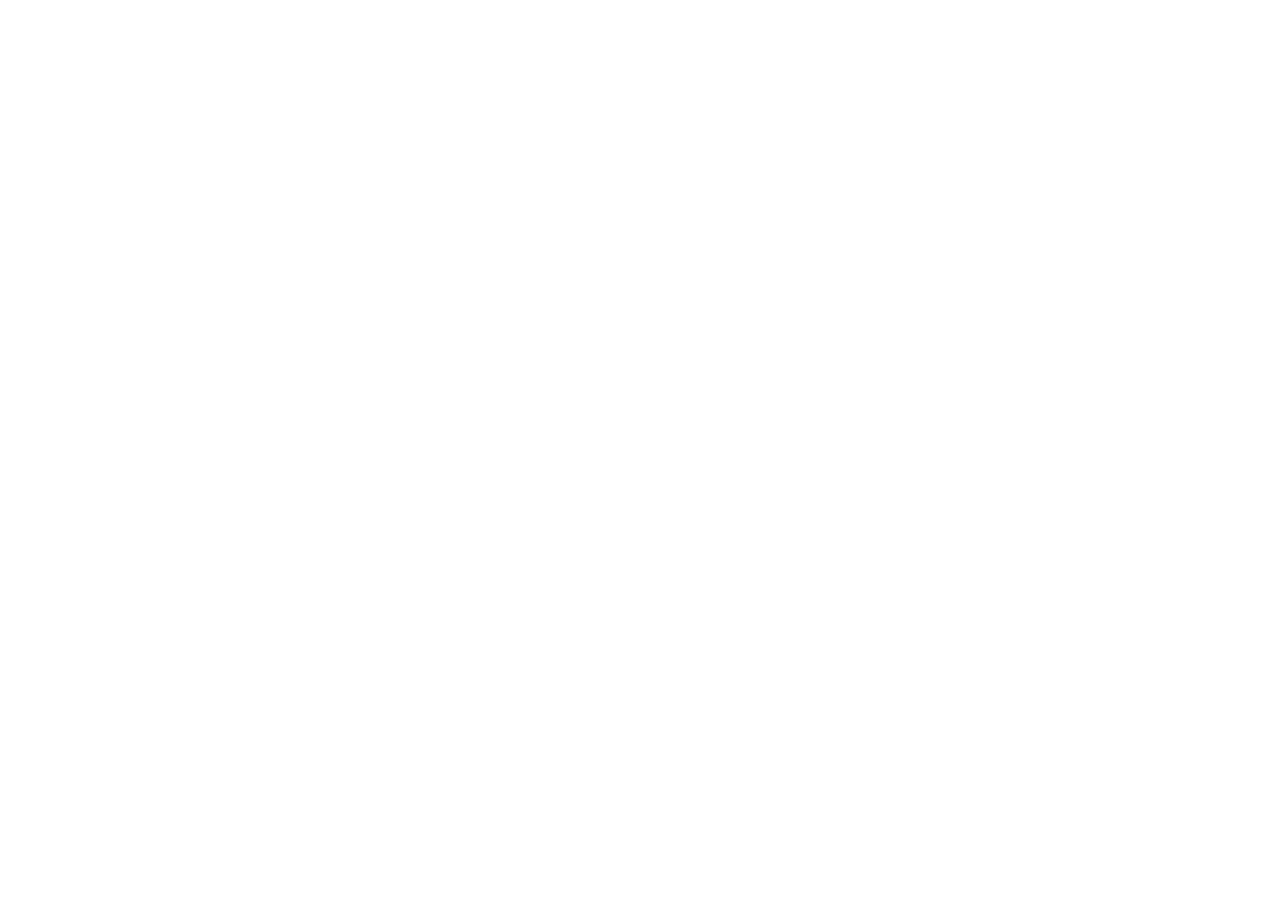
==== icon.html @ d0aa64f6 "icon animation setup" ====
<!DOCTYPE html>
<html lang="en">
<head>
    <meta charset="UTF-8">
    <meta name="viewport" content="width=device-width, initial-scale=1.0">
    <link rel="stylesheet" type="text/css" href="icon.css">
    <title>Icon Animation</title>
</head>
<body>
    <div class="container">
     <div class="icon"></div>
        </div>
</body>
</html>
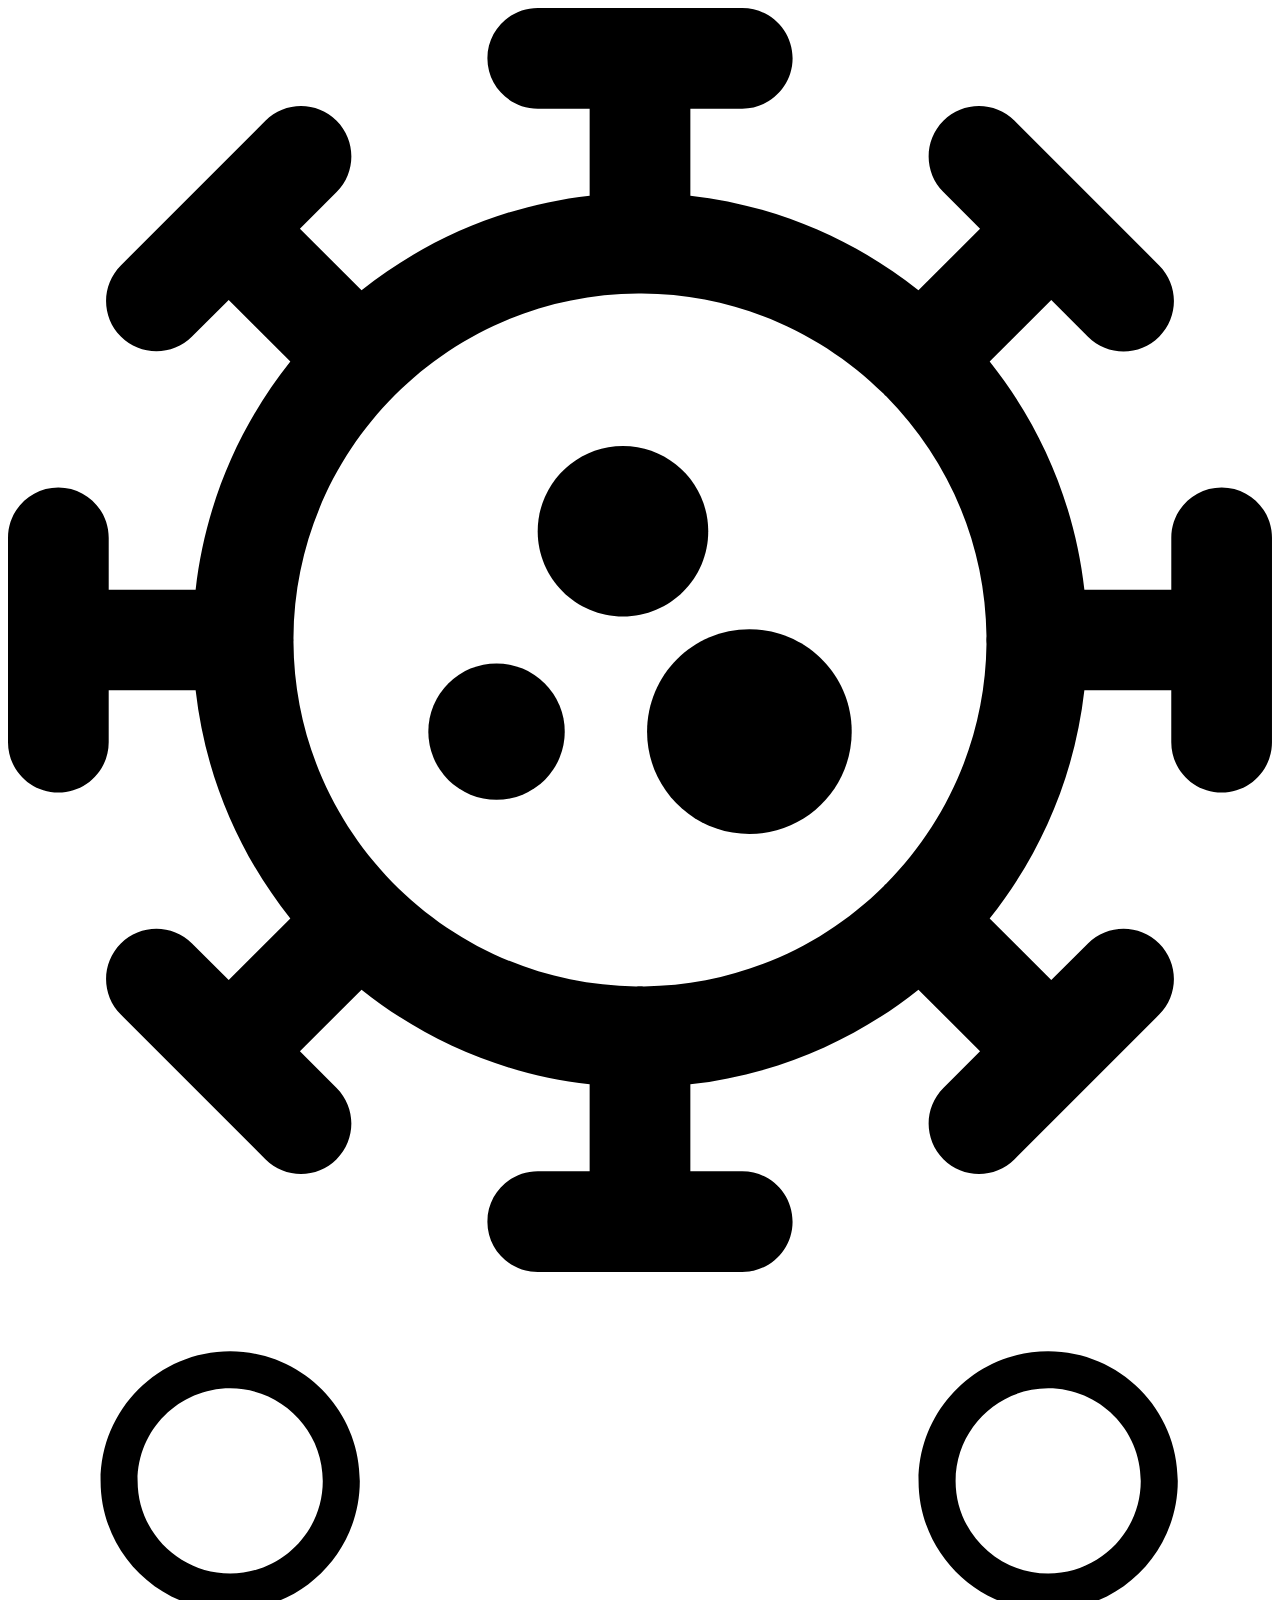
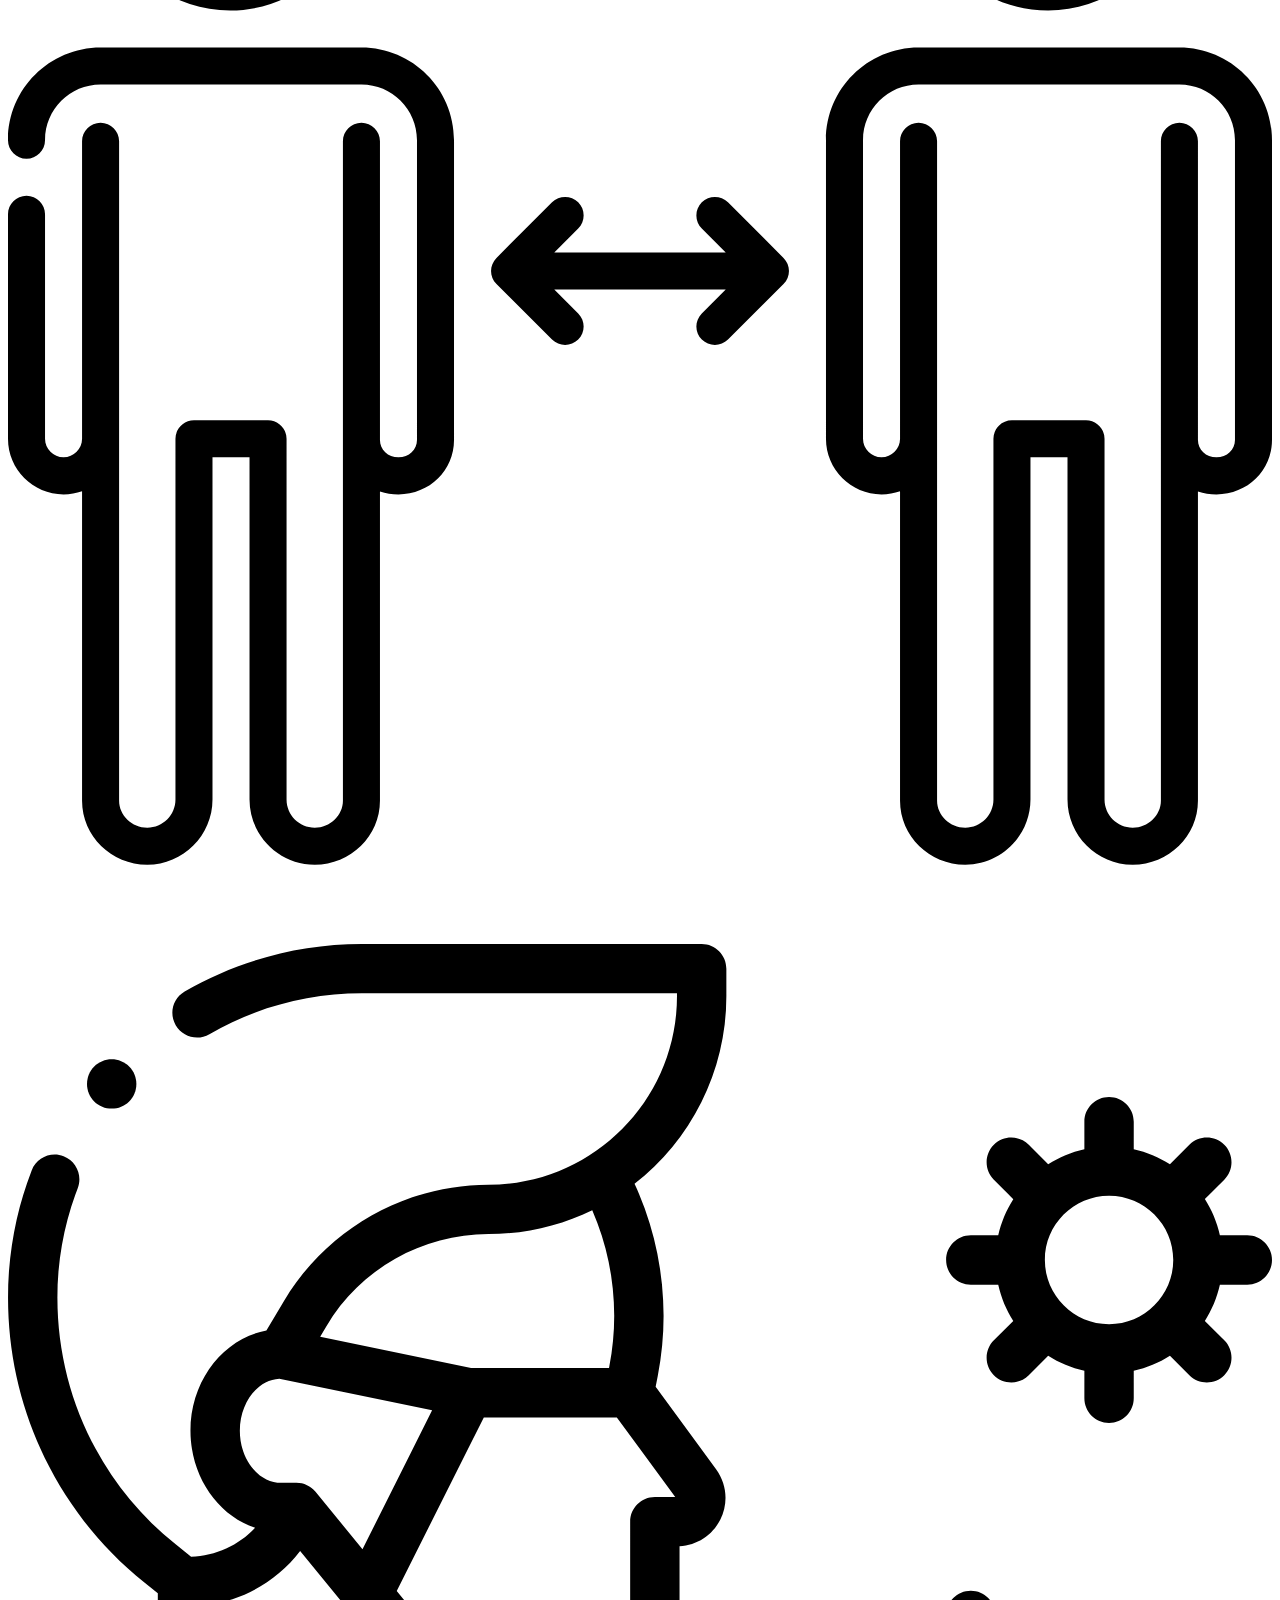
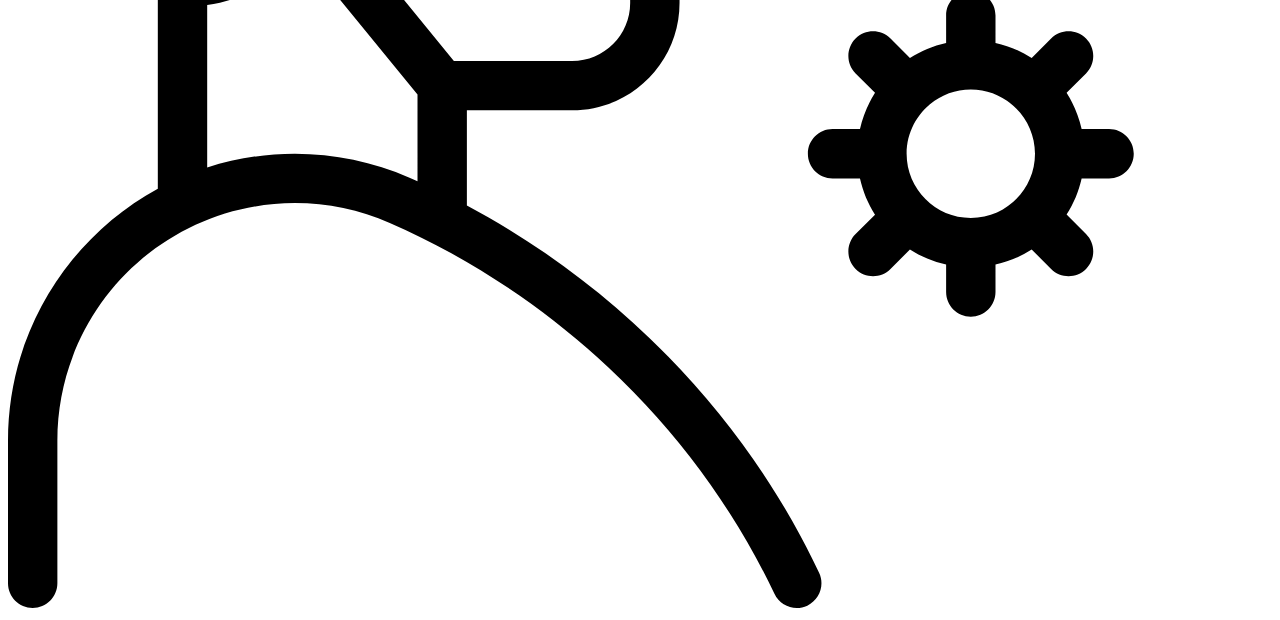
==== commit 0aaf6984: "added icons" ====
--- a/icon.html
+++ b/icon.html
@@ -8,7 +8,80 @@
 </head>
 <body>
     <div class="container">
-     <div class="icon"></div>
+
+        <div class="icon-virus">
+            <svg version="1.1" id="Capa_1" xmlns="http://www.w3.org/2000/svg" xmlns:xlink="http://www.w3.org/1999/xlink" x="0px" y="0px"
+	 viewBox="0 0 188.27 188.27" style="enable-background:new 0 0 188.27 188.27;" xml:space="preserve">
+<g>
+	<path d="M104.299,77.94c0-7.014-5.687-12.698-12.702-12.698c-7.013,0-12.7,5.685-12.7,12.698c0,7.017,5.688,12.702,12.7,12.702
+		C98.612,90.642,104.299,84.957,104.299,77.94z"/>
+	<circle cx="72.767" cy="107.786" r="10.161"/>
+	<path d="M110.43,92.544c-8.421,0-15.241,6.821-15.241,15.24c0,8.42,6.82,15.242,15.241,15.242c8.415,0,15.239-6.822,15.239-15.242
+		C125.669,99.366,118.845,92.544,110.43,92.544z"/>
+	<path d="M180.77,71.407c-4.142,0-7.5,3.358-7.5,7.5v7.729h-12.944c-1.436-12.757-6.49-24.429-14.109-33.975l9.177-9.178
+		l5.465,5.465c1.464,1.465,3.384,2.197,5.303,2.197c1.92,0,3.839-0.732,5.303-2.197c2.929-2.929,2.929-7.677,0-10.606
+		l-21.536-21.537c-2.929-2.93-7.678-2.929-10.606,0c-2.929,2.929-2.929,7.677,0,10.607l5.464,5.464l-9.178,9.179
+		c-9.546-7.617-21.217-12.67-33.973-14.106V15h7.729c4.142,0,7.5-3.358,7.5-7.5s-3.358-7.5-7.5-7.5H78.906
+		c-4.142,0-7.5,3.358-7.5,7.5s3.358,7.5,7.5,7.5h7.729v12.947c-12.757,1.437-24.428,6.49-33.975,14.108l-9.179-9.181l5.465-5.465
+		c2.929-2.929,2.929-7.678,0-10.607c-2.929-2.93-7.678-2.929-10.606,0L16.804,38.341c-2.929,2.929-2.929,7.678,0,10.606
+		c1.464,1.465,3.384,2.197,5.303,2.197c1.919,0,3.839-0.732,5.303-2.197l5.465-5.465l9.179,9.18
+		c-7.618,9.546-12.671,21.217-14.107,33.973H15.001v-7.726c0-4.142-3.357-7.5-7.5-7.5c-4.142,0-7.5,3.358-7.5,7.5L0,109.364
+		c0,4.142,3.358,7.5,7.5,7.5c4.142,0,7.5-3.358,7.5-7.5v-7.729h12.947c1.437,12.756,6.49,24.427,14.107,33.973l-9.179,9.18
+		l-5.465-5.465c-2.929-2.93-7.678-2.929-10.607,0c-2.929,2.929-2.929,7.677,0,10.606l21.536,21.537
+		c1.464,1.465,3.384,2.197,5.303,2.197s3.839-0.732,5.303-2.197c2.929-2.929,2.929-7.677,0-10.606l-5.465-5.465l9.18-9.181
+		c9.546,7.617,21.217,12.67,33.974,14.106v12.948h-7.729c-4.142,0-7.5,3.358-7.5,7.5c0,4.142,3.358,7.5,7.5,7.5h30.456
+		c4.142,0,7.5-3.358,7.5-7.5c0-4.142-3.358-7.5-7.5-7.5h-7.726v-12.948c12.756-1.436,24.427-6.488,33.973-14.105l9.178,9.179
+		l-5.464,5.464c-2.929,2.929-2.929,7.677,0,10.607c1.464,1.465,3.384,2.197,5.303,2.197c1.919,0,3.839-0.732,5.303-2.197
+		l21.536-21.535c2.929-2.929,2.929-7.677,0-10.606c-2.929-2.93-7.678-2.929-10.606,0l-5.465,5.465l-9.178-9.179
+		c7.619-9.546,12.672-21.217,14.109-33.974h12.943v7.727c0,4.142,3.357,7.5,7.5,7.5c4.142,0,7.5-3.358,7.5-7.5l0.001-30.455
+		C188.27,74.765,184.912,71.407,180.77,71.407z M145.744,94.728c-0.158,13.903-5.833,26.502-14.943,35.703
+		c-0.064,0.06-0.131,0.113-0.194,0.175c-0.062,0.062-0.115,0.129-0.175,0.193c-9.21,9.117-21.824,14.793-35.742,14.941
+		c-0.184-0.013-0.367-0.028-0.554-0.028c-0.187,0-0.37,0.015-0.553,0.028c-28.119-0.299-50.917-23.183-51.062-51.336
+		c0.003-0.091,0.014-0.18,0.014-0.271c0-0.091-0.01-0.18-0.014-0.27c0.147-28.256,23.11-51.21,51.371-51.343
+		c0.082,0.003,0.162,0.012,0.244,0.012c0.082,0,0.163-0.01,0.245-0.012c14.04,0.066,26.771,5.763,36.049,14.947
+		c0.061,0.065,0.114,0.133,0.177,0.196c0.063,0.063,0.132,0.117,0.196,0.178c9.109,9.201,14.783,21.799,14.94,35.702
+		c-0.015,0.196-0.03,0.393-0.03,0.592S145.729,94.532,145.744,94.728z"/>
+</g>
+<g>
+</g>
+<g>
+</g>
+<g>
+</g>
+<g>
+</g>
+<g>
+</g>
+<g>
+</g>
+<g>
+</g>
+<g>
+</g>
+<g>
+</g>
+<g>
+</g>
+<g>
+</g>
+<g>
+</g>
+<g>
+</g>
+<g>
+</g>
+<g>
+</g>
+</svg>
+
         </div>
+        <div class="icon-distance">
+            <svg id="Capa_1" enable-background="new 0 0 512 512" viewBox="0 0 512 512" xmlns="http://www.w3.org/2000/svg"><g><path d="m291.638 213.197c-2.93-2.929-7.678-2.929-10.607 0s-2.929 7.678 0 10.606l9.697 9.697h-69.454l9.697-9.697c2.929-2.929 2.929-7.678 0-10.606-2.93-2.929-7.678-2.929-10.607 0l-22.5 22.5c-2.929 2.929-2.929 7.678 0 10.606l22.5 22.5c1.465 1.464 3.385 2.197 5.304 2.197s3.839-.732 5.304-2.197c2.929-2.929 2.929-7.678 0-10.606l-9.697-9.697h69.454l-9.697 9.697c-2.929 2.929-2.929 7.678 0 10.606 1.465 1.464 3.385 2.197 5.304 2.197s3.839-.732 5.304-2.197l22.5-22.5c2.929-2.929 2.929-7.678 0-10.606z"/><path d="m143.167 150.5h-105.667c-20.678 0-37.5 16.822-37.5 37.5 0 4.142 3.357 7.5 7.5 7.5s7.5-3.358 7.5-7.5c0-12.407 10.094-22.5 22.5-22.5h105.667c12.406 0 22.5 10.093 22.5 22.5l-.001 121.5c0 3.991-3.225 7-7.5 7s-7.5-3.009-7.5-7v-121c0-4.142-3.357-7.5-7.5-7.5s-7.5 3.358-7.5 7.5v267.083c0 5.917-5.228 10.917-11.416 10.917-6.295 0-11.417-5.122-11.417-11.417v-146.083c0-4.142-3.357-7.5-7.5-7.5h-30c-4.143 0-7.5 3.358-7.5 7.5v146.083c0 6.295-5.121 11.417-11.416 11.417-6.188 0-11.417-4.999-11.417-10.917v-267.083c0-4.142-3.357-7.5-7.5-7.5s-7.5 3.358-7.5 7.5v120.5c0 4.136-3.364 7.5-7.5 7.5s-7.5-3.364-7.5-7.5v-91c0-4.142-3.357-7.5-7.5-7.5s-7.5 3.358-7.5 7.5v91c0 12.407 10.094 22.5 22.5 22.5 2.629 0 5.153-.458 7.5-1.29v125.374c0 14.291 11.851 25.917 26.417 25.917 14.565 0 26.416-11.851 26.416-26.417v-138.584h15v138.583c0 14.566 11.851 26.417 26.417 26.417 14.565 0 26.416-11.626 26.416-25.917v-125.296c2.337.784 4.857 1.213 7.5 1.213 12.617 0 22.5-9.664 22.5-22l.001-121.5c0-20.678-16.822-37.5-37.5-37.5z"/><path d="m90.005 135.5c28.948 0 52.5-23.551 52.5-52.5s-23.552-52.5-52.5-52.5-52.5 23.551-52.5 52.5 23.552 52.5 52.5 52.5zm0-90c20.678 0 37.5 16.822 37.5 37.5s-16.822 37.5-37.5 37.5-37.5-16.822-37.5-37.5 16.822-37.5 37.5-37.5z"/><path d="m474.5 150.5h-105.666c-20.678 0-37.5 16.822-37.5 37.5l-.001 121c0 12.407 10.094 22.5 22.5 22.5 2.629 0 5.153-.458 7.5-1.29v125.374c0 14.291 11.851 25.917 26.416 25.917 14.566 0 26.417-11.851 26.417-26.417v-138.584h15l.001 138.583c0 14.566 11.851 26.417 26.416 26.417 14.566 0 26.417-11.626 26.417-25.917v-125.296c2.337.784 4.858 1.213 7.5 1.213 12.617 0 22.5-9.664 22.5-22v-121.5c0-20.678-16.822-37.5-37.5-37.5zm22.5 159c0 3.991-3.225 7-7.5 7s-7.5-3.009-7.5-7c0-.011-.001-121-.001-121 0-4.142-3.357-7.5-7.5-7.5s-7.5 3.358-7.5 7.5l.001 267.083c0 5.917-5.229 10.917-11.417 10.917-6.295 0-11.416-5.122-11.416-11.417l-.001-146.083c0-4.142-3.357-7.5-7.5-7.5h-30c-1.989 0-3.896.79-5.304 2.197-1.406 1.406-2.196 3.314-2.196 5.303l.001 146.083c0 6.295-5.122 11.417-11.417 11.417-6.188 0-11.416-4.999-11.416-10.917l-.001-267.083c0-4.142-3.357-7.5-7.5-7.5s-7.5 3.358-7.5 7.5v120.491c0 4.144-3.365 7.509-7.5 7.509s-7.5-3.364-7.5-7.5l.001-121c0-12.407 10.094-22.5 22.5-22.5h105.666c12.406 0 22.5 10.093 22.5 22.5z"/><path d="m421.338 135.5c28.948 0 52.5-23.551 52.5-52.5s-23.552-52.5-52.5-52.5-52.5 23.551-52.5 52.5 23.552 52.5 52.5 52.5zm0-90c20.678 0 37.5 16.822 37.5 37.5s-16.822 37.5-37.5 37.5-37.5-16.822-37.5-37.5 16.822-37.5 37.5-37.5z"/></g></svg>
+        </div>
+        <div class="icon-mask">
+            <svg id="Capa_1" enable-background="new 0 0 512.002 512.002" viewBox="0 0 512.002 512.002" xmlns="http://www.w3.org/2000/svg"><g id="XMLID_864_"><g id="XMLID_188_"><g id="XMLID_660_"><path id="XMLID_700_" d="m260.01 402.789c-22.304-21.445-47.167-39.476-74.135-53.84v-38.526h42.642c23.986 0 43.5-19.514 43.5-43.5v-22.949c7.028-.362 13.282-4.407 16.49-10.74 3.364-6.641 2.718-14.493-1.686-20.494l-24.483-33.372.873-4.465c5.133-26.275 1.779-53.573-9.422-77.763 22.619-17.65 37.192-45.156 37.192-76.004v-11.136c0-5.523-4.477-10-10-10h-137.665c-25.23 0-50.042 6.65-71.753 19.232-4.778 2.77-6.407 8.888-3.638 13.666 2.77 4.778 8.888 6.406 13.667 3.639 18.668-10.818 40.012-16.537 61.724-16.537h127.664v1.136c0 42.107-34.257 76.364-76.364 76.364-33.805 0-65.54 18.049-82.821 47.102l-7.125 11.98c-17.424 3.219-30.757 20.181-30.757 40.559 0 18.553 11.054 34.268 26.183 39.363-6.621 7.121-15.927 11.454-25.93 11.711l-6.371-5.128c-30.363-24.439-47.778-60.811-47.778-99.788 0-15.31 2.769-30.243 8.229-44.388 1.989-5.152-.576-10.941-5.728-12.931-5.151-1.986-10.941.576-12.93 5.728-6.351 16.451-9.57 33.809-9.57 51.591 0 45.063 20.133 87.113 55.237 115.368l5.429 4.37v79.098c-36.123 19.725-60.683 58.071-60.683 102.047v57.818c0 5.522 4.477 10 10 10s10-4.478 10-10v-57.818c0-53.035 43.147-96.182 96.182-96.182 13.313 0 26.253 2.699 38.458 8.023 67.949 29.641 124.742 84.402 155.817 150.245 1.707 3.615 5.301 5.733 9.05 5.733 1.43 0 2.882-.308 4.261-.959 4.995-2.357 7.132-8.316 4.775-13.312-16.655-35.288-39.713-67.231-68.534-94.941zm10.267-178.789h-8.26c-5.523 0-10 4.477-10 10v32.923c0 12.958-10.542 23.5-23.5 23.5h-47.903l-23.15-28.297 35.273-70.376h53.88zm-141.293-69.173c13.694-23.024 38.843-37.327 65.632-37.327 15.066 0 29.333-3.478 42.046-9.669 8.613 19.807 11.084 41.921 6.92 63.236l-.133.683h-55.861l-61.137-12.663zm-35.071 42.315c0-11.307 7.105-20.539 15.988-21.059l61.892 12.82-28.201 56.266-19.022-23.251c-1.899-2.321-4.74-3.668-7.74-3.668h-6.146c-9.248 0-16.771-9.469-16.771-21.108zm22.27 130.858c-12.376 0-24.304 1.953-35.499 5.554v-65.806c15.003-1.996 28.562-9.935 37.651-21.866l47.541 58.11v35.155c-1.08-.485-2.153-.982-3.238-1.456-14.744-6.43-30.373-9.691-46.455-9.691z"/><path id="XMLID_975_" d="m42.001 66.68c2.63 0 5.21-1.07 7.07-2.93s2.93-4.44 2.93-7.07-1.07-5.21-2.93-7.07c-1.86-1.859-4.44-2.93-7.07-2.93s-5.21 1.07-7.07 2.93-2.93 4.44-2.93 7.07 1.07 5.21 2.93 7.07c1.86 1.859 4.44 2.93 7.07 2.93z"/><path id="XMLID_978_" d="m502.001 118h-11.108c-1.177-5.285-3.264-10.228-6.091-14.66l7.867-7.867c3.905-3.905 3.906-10.236.001-14.143-3.904-3.903-10.236-3.904-14.142 0l-7.868 7.867c-4.432-2.826-9.374-4.914-14.659-6.09v-11.107c0-5.522-4.477-10-10-10s-10 4.478-10 10v11.108c-5.285 1.177-10.228 3.264-14.659 6.091l-7.868-7.867c-3.905-3.904-10.237-3.904-14.142 0-3.905 3.905-3.905 10.237 0 14.143l7.867 7.868c-2.826 4.431-4.914 9.374-6.09 14.659h-11.108c-5.523 0-10 4.478-10 10 0 5.523 4.477 10 10 10h11.108c1.177 5.285 3.264 10.227 6.09 14.659l-7.867 7.867c-3.905 3.905-3.905 10.237 0 14.143 1.953 1.952 4.512 2.929 7.071 2.929s5.119-.977 7.071-2.929l7.868-7.867c4.431 2.826 9.374 4.914 14.659 6.091v11.105c0 5.523 4.477 10 10 10s10-4.477 10-10v-11.108c5.285-1.177 10.228-3.264 14.659-6.09l7.868 7.867c1.953 1.952 4.512 2.929 7.071 2.929s5.119-.977 7.071-2.929c3.905-3.906 3.905-10.237-.001-14.143l-7.867-7.867c2.826-4.432 4.914-9.374 6.091-14.66h11.108c5.523 0 10-4.477 10-10 0-5.521-4.477-9.999-10-9.999zm-56 36c-14.336 0-26-11.663-26-26s11.664-26 26-26 26 11.663 26 26-11.664 26-26 26z"/><path id="XMLID_981_" d="m446.001 318h-11.108c-1.177-5.285-3.264-10.228-6.091-14.66l7.867-7.867c3.905-3.905 3.906-10.236.001-14.143-3.904-3.903-10.236-3.904-14.142 0l-7.868 7.867c-4.432-2.826-9.374-4.914-14.659-6.091v-11.106c0-5.522-4.477-10-10-10s-10 4.478-10 10v11.108c-5.285 1.177-10.228 3.264-14.659 6.091l-7.868-7.867c-3.905-3.904-10.237-3.904-14.142 0-3.905 3.905-3.905 10.237 0 14.143l7.867 7.867c-2.826 4.431-4.914 9.374-6.09 14.659h-11.108c-5.523 0-10 4.478-10 10s4.477 10 10 10h11.108c1.177 5.285 3.264 10.228 6.09 14.659l-7.867 7.867c-3.905 3.905-3.905 10.237 0 14.143 1.953 1.952 4.512 2.929 7.071 2.929s5.119-.977 7.071-2.929l7.868-7.867c4.431 2.826 9.374 4.914 14.659 6.091v11.106c0 5.522 4.477 10 10 10s10-4.478 10-10v-11.108c5.285-1.177 10.228-3.264 14.659-6.091l7.868 7.867c1.953 1.952 4.512 2.929 7.071 2.929s5.119-.977 7.071-2.929c3.905-3.906 3.905-10.237-.001-14.143l-7.867-7.867c2.826-4.432 4.914-9.374 6.091-14.66h11.108c5.523 0 10-4.478 10-10s-4.477-9.998-10-9.998zm-56 36c-14.336 0-26-11.663-26-26s11.664-26 26-26 26 11.663 26 26-11.664 26-26 26z"/></g></g></g></svg>
+        </div>
+    
+    </div>
 </body>
 </html>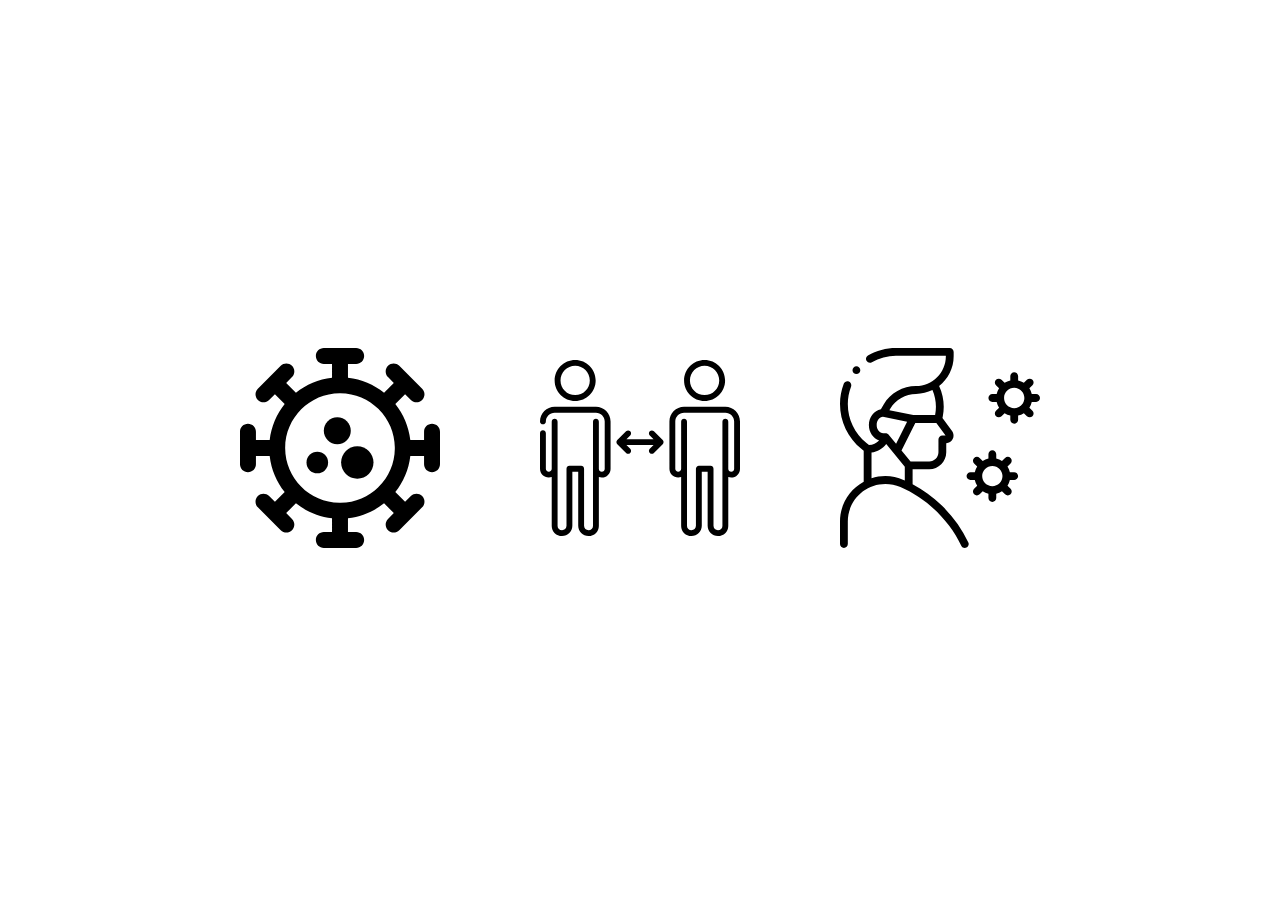
==== commit 4343de0b: "icons displaying width 200px" ====
--- a/icon.html
+++ b/icon.html
@@ -9,7 +9,7 @@
 <body>
     <div class="container">
 
-        <div class="icon-virus">
+        <div class="icon virus">
             <svg version="1.1" id="Capa_1" xmlns="http://www.w3.org/2000/svg" xmlns:xlink="http://www.w3.org/1999/xlink" x="0px" y="0px"
 	 viewBox="0 0 188.27 188.27" style="enable-background:new 0 0 188.27 188.27;" xml:space="preserve">
 <g>
@@ -41,44 +41,14 @@
 		c0.082,0.003,0.162,0.012,0.244,0.012c0.082,0,0.163-0.01,0.245-0.012c14.04,0.066,26.771,5.763,36.049,14.947
 		c0.061,0.065,0.114,0.133,0.177,0.196c0.063,0.063,0.132,0.117,0.196,0.178c9.109,9.201,14.783,21.799,14.94,35.702
 		c-0.015,0.196-0.03,0.393-0.03,0.592S145.729,94.532,145.744,94.728z"/>
-</g>
-<g>
-</g>
-<g>
-</g>
-<g>
-</g>
-<g>
-</g>
-<g>
-</g>
-<g>
-</g>
-<g>
-</g>
-<g>
-</g>
-<g>
-</g>
-<g>
-</g>
-<g>
-</g>
-<g>
-</g>
-<g>
-</g>
-<g>
-</g>
-<g>
-</g>
+
 </svg>
 
         </div>
-        <div class="icon-distance">
+        <div class="icon distance">
             <svg id="Capa_1" enable-background="new 0 0 512 512" viewBox="0 0 512 512" xmlns="http://www.w3.org/2000/svg"><g><path d="m291.638 213.197c-2.93-2.929-7.678-2.929-10.607 0s-2.929 7.678 0 10.606l9.697 9.697h-69.454l9.697-9.697c2.929-2.929 2.929-7.678 0-10.606-2.93-2.929-7.678-2.929-10.607 0l-22.5 22.5c-2.929 2.929-2.929 7.678 0 10.606l22.5 22.5c1.465 1.464 3.385 2.197 5.304 2.197s3.839-.732 5.304-2.197c2.929-2.929 2.929-7.678 0-10.606l-9.697-9.697h69.454l-9.697 9.697c-2.929 2.929-2.929 7.678 0 10.606 1.465 1.464 3.385 2.197 5.304 2.197s3.839-.732 5.304-2.197l22.5-22.5c2.929-2.929 2.929-7.678 0-10.606z"/><path d="m143.167 150.5h-105.667c-20.678 0-37.5 16.822-37.5 37.5 0 4.142 3.357 7.5 7.5 7.5s7.5-3.358 7.5-7.5c0-12.407 10.094-22.5 22.5-22.5h105.667c12.406 0 22.5 10.093 22.5 22.5l-.001 121.5c0 3.991-3.225 7-7.5 7s-7.5-3.009-7.5-7v-121c0-4.142-3.357-7.5-7.5-7.5s-7.5 3.358-7.5 7.5v267.083c0 5.917-5.228 10.917-11.416 10.917-6.295 0-11.417-5.122-11.417-11.417v-146.083c0-4.142-3.357-7.5-7.5-7.5h-30c-4.143 0-7.5 3.358-7.5 7.5v146.083c0 6.295-5.121 11.417-11.416 11.417-6.188 0-11.417-4.999-11.417-10.917v-267.083c0-4.142-3.357-7.5-7.5-7.5s-7.5 3.358-7.5 7.5v120.5c0 4.136-3.364 7.5-7.5 7.5s-7.5-3.364-7.5-7.5v-91c0-4.142-3.357-7.5-7.5-7.5s-7.5 3.358-7.5 7.5v91c0 12.407 10.094 22.5 22.5 22.5 2.629 0 5.153-.458 7.5-1.29v125.374c0 14.291 11.851 25.917 26.417 25.917 14.565 0 26.416-11.851 26.416-26.417v-138.584h15v138.583c0 14.566 11.851 26.417 26.417 26.417 14.565 0 26.416-11.626 26.416-25.917v-125.296c2.337.784 4.857 1.213 7.5 1.213 12.617 0 22.5-9.664 22.5-22l.001-121.5c0-20.678-16.822-37.5-37.5-37.5z"/><path d="m90.005 135.5c28.948 0 52.5-23.551 52.5-52.5s-23.552-52.5-52.5-52.5-52.5 23.551-52.5 52.5 23.552 52.5 52.5 52.5zm0-90c20.678 0 37.5 16.822 37.5 37.5s-16.822 37.5-37.5 37.5-37.5-16.822-37.5-37.5 16.822-37.5 37.5-37.5z"/><path d="m474.5 150.5h-105.666c-20.678 0-37.5 16.822-37.5 37.5l-.001 121c0 12.407 10.094 22.5 22.5 22.5 2.629 0 5.153-.458 7.5-1.29v125.374c0 14.291 11.851 25.917 26.416 25.917 14.566 0 26.417-11.851 26.417-26.417v-138.584h15l.001 138.583c0 14.566 11.851 26.417 26.416 26.417 14.566 0 26.417-11.626 26.417-25.917v-125.296c2.337.784 4.858 1.213 7.5 1.213 12.617 0 22.5-9.664 22.5-22v-121.5c0-20.678-16.822-37.5-37.5-37.5zm22.5 159c0 3.991-3.225 7-7.5 7s-7.5-3.009-7.5-7c0-.011-.001-121-.001-121 0-4.142-3.357-7.5-7.5-7.5s-7.5 3.358-7.5 7.5l.001 267.083c0 5.917-5.229 10.917-11.417 10.917-6.295 0-11.416-5.122-11.416-11.417l-.001-146.083c0-4.142-3.357-7.5-7.5-7.5h-30c-1.989 0-3.896.79-5.304 2.197-1.406 1.406-2.196 3.314-2.196 5.303l.001 146.083c0 6.295-5.122 11.417-11.417 11.417-6.188 0-11.416-4.999-11.416-10.917l-.001-267.083c0-4.142-3.357-7.5-7.5-7.5s-7.5 3.358-7.5 7.5v120.491c0 4.144-3.365 7.509-7.5 7.509s-7.5-3.364-7.5-7.5l.001-121c0-12.407 10.094-22.5 22.5-22.5h105.666c12.406 0 22.5 10.093 22.5 22.5z"/><path d="m421.338 135.5c28.948 0 52.5-23.551 52.5-52.5s-23.552-52.5-52.5-52.5-52.5 23.551-52.5 52.5 23.552 52.5 52.5 52.5zm0-90c20.678 0 37.5 16.822 37.5 37.5s-16.822 37.5-37.5 37.5-37.5-16.822-37.5-37.5 16.822-37.5 37.5-37.5z"/></g></svg>
         </div>
-        <div class="icon-mask">
+        <div class="icon mask">
             <svg id="Capa_1" enable-background="new 0 0 512.002 512.002" viewBox="0 0 512.002 512.002" xmlns="http://www.w3.org/2000/svg"><g id="XMLID_864_"><g id="XMLID_188_"><g id="XMLID_660_"><path id="XMLID_700_" d="m260.01 402.789c-22.304-21.445-47.167-39.476-74.135-53.84v-38.526h42.642c23.986 0 43.5-19.514 43.5-43.5v-22.949c7.028-.362 13.282-4.407 16.49-10.74 3.364-6.641 2.718-14.493-1.686-20.494l-24.483-33.372.873-4.465c5.133-26.275 1.779-53.573-9.422-77.763 22.619-17.65 37.192-45.156 37.192-76.004v-11.136c0-5.523-4.477-10-10-10h-137.665c-25.23 0-50.042 6.65-71.753 19.232-4.778 2.77-6.407 8.888-3.638 13.666 2.77 4.778 8.888 6.406 13.667 3.639 18.668-10.818 40.012-16.537 61.724-16.537h127.664v1.136c0 42.107-34.257 76.364-76.364 76.364-33.805 0-65.54 18.049-82.821 47.102l-7.125 11.98c-17.424 3.219-30.757 20.181-30.757 40.559 0 18.553 11.054 34.268 26.183 39.363-6.621 7.121-15.927 11.454-25.93 11.711l-6.371-5.128c-30.363-24.439-47.778-60.811-47.778-99.788 0-15.31 2.769-30.243 8.229-44.388 1.989-5.152-.576-10.941-5.728-12.931-5.151-1.986-10.941.576-12.93 5.728-6.351 16.451-9.57 33.809-9.57 51.591 0 45.063 20.133 87.113 55.237 115.368l5.429 4.37v79.098c-36.123 19.725-60.683 58.071-60.683 102.047v57.818c0 5.522 4.477 10 10 10s10-4.478 10-10v-57.818c0-53.035 43.147-96.182 96.182-96.182 13.313 0 26.253 2.699 38.458 8.023 67.949 29.641 124.742 84.402 155.817 150.245 1.707 3.615 5.301 5.733 9.05 5.733 1.43 0 2.882-.308 4.261-.959 4.995-2.357 7.132-8.316 4.775-13.312-16.655-35.288-39.713-67.231-68.534-94.941zm10.267-178.789h-8.26c-5.523 0-10 4.477-10 10v32.923c0 12.958-10.542 23.5-23.5 23.5h-47.903l-23.15-28.297 35.273-70.376h53.88zm-141.293-69.173c13.694-23.024 38.843-37.327 65.632-37.327 15.066 0 29.333-3.478 42.046-9.669 8.613 19.807 11.084 41.921 6.92 63.236l-.133.683h-55.861l-61.137-12.663zm-35.071 42.315c0-11.307 7.105-20.539 15.988-21.059l61.892 12.82-28.201 56.266-19.022-23.251c-1.899-2.321-4.74-3.668-7.74-3.668h-6.146c-9.248 0-16.771-9.469-16.771-21.108zm22.27 130.858c-12.376 0-24.304 1.953-35.499 5.554v-65.806c15.003-1.996 28.562-9.935 37.651-21.866l47.541 58.11v35.155c-1.08-.485-2.153-.982-3.238-1.456-14.744-6.43-30.373-9.691-46.455-9.691z"/><path id="XMLID_975_" d="m42.001 66.68c2.63 0 5.21-1.07 7.07-2.93s2.93-4.44 2.93-7.07-1.07-5.21-2.93-7.07c-1.86-1.859-4.44-2.93-7.07-2.93s-5.21 1.07-7.07 2.93-2.93 4.44-2.93 7.07 1.07 5.21 2.93 7.07c1.86 1.859 4.44 2.93 7.07 2.93z"/><path id="XMLID_978_" d="m502.001 118h-11.108c-1.177-5.285-3.264-10.228-6.091-14.66l7.867-7.867c3.905-3.905 3.906-10.236.001-14.143-3.904-3.903-10.236-3.904-14.142 0l-7.868 7.867c-4.432-2.826-9.374-4.914-14.659-6.09v-11.107c0-5.522-4.477-10-10-10s-10 4.478-10 10v11.108c-5.285 1.177-10.228 3.264-14.659 6.091l-7.868-7.867c-3.905-3.904-10.237-3.904-14.142 0-3.905 3.905-3.905 10.237 0 14.143l7.867 7.868c-2.826 4.431-4.914 9.374-6.09 14.659h-11.108c-5.523 0-10 4.478-10 10 0 5.523 4.477 10 10 10h11.108c1.177 5.285 3.264 10.227 6.09 14.659l-7.867 7.867c-3.905 3.905-3.905 10.237 0 14.143 1.953 1.952 4.512 2.929 7.071 2.929s5.119-.977 7.071-2.929l7.868-7.867c4.431 2.826 9.374 4.914 14.659 6.091v11.105c0 5.523 4.477 10 10 10s10-4.477 10-10v-11.108c5.285-1.177 10.228-3.264 14.659-6.09l7.868 7.867c1.953 1.952 4.512 2.929 7.071 2.929s5.119-.977 7.071-2.929c3.905-3.906 3.905-10.237-.001-14.143l-7.867-7.867c2.826-4.432 4.914-9.374 6.091-14.66h11.108c5.523 0 10-4.477 10-10 0-5.521-4.477-9.999-10-9.999zm-56 36c-14.336 0-26-11.663-26-26s11.664-26 26-26 26 11.663 26 26-11.664 26-26 26z"/><path id="XMLID_981_" d="m446.001 318h-11.108c-1.177-5.285-3.264-10.228-6.091-14.66l7.867-7.867c3.905-3.905 3.906-10.236.001-14.143-3.904-3.903-10.236-3.904-14.142 0l-7.868 7.867c-4.432-2.826-9.374-4.914-14.659-6.091v-11.106c0-5.522-4.477-10-10-10s-10 4.478-10 10v11.108c-5.285 1.177-10.228 3.264-14.659 6.091l-7.868-7.867c-3.905-3.904-10.237-3.904-14.142 0-3.905 3.905-3.905 10.237 0 14.143l7.867 7.867c-2.826 4.431-4.914 9.374-6.09 14.659h-11.108c-5.523 0-10 4.478-10 10s4.477 10 10 10h11.108c1.177 5.285 3.264 10.228 6.09 14.659l-7.867 7.867c-3.905 3.905-3.905 10.237 0 14.143 1.953 1.952 4.512 2.929 7.071 2.929s5.119-.977 7.071-2.929l7.868-7.867c4.431 2.826 9.374 4.914 14.659 6.091v11.106c0 5.522 4.477 10 10 10s10-4.478 10-10v-11.108c5.285-1.177 10.228-3.264 14.659-6.091l7.868 7.867c1.953 1.952 4.512 2.929 7.071 2.929s5.119-.977 7.071-2.929c3.905-3.906 3.905-10.237-.001-14.143l-7.867-7.867c2.826-4.432 4.914-9.374 6.091-14.66h11.108c5.523 0 10-4.478 10-10s-4.477-9.998-10-9.998zm-56 36c-14.336 0-26-11.663-26-26s11.664-26 26-26 26 11.663 26 26-11.664 26-26 26z"/></g></g></g></svg>
         </div>
     
--- a/icon.css
+++ b/icon.css
@@ -0,0 +1,23 @@
+* {
+    margin: 0;
+    padding: 0;
+}
+
+body {
+    display: flex;
+    justify-content: center;
+    align-items: center;
+    min-height: 100vh;
+}
+
+.container {
+    position: relative;
+    width: 800px;
+    display: flex;
+    justify-content: space-between;
+    align-items: center;
+}
+
+.container .icon {
+    width: 200px;
+}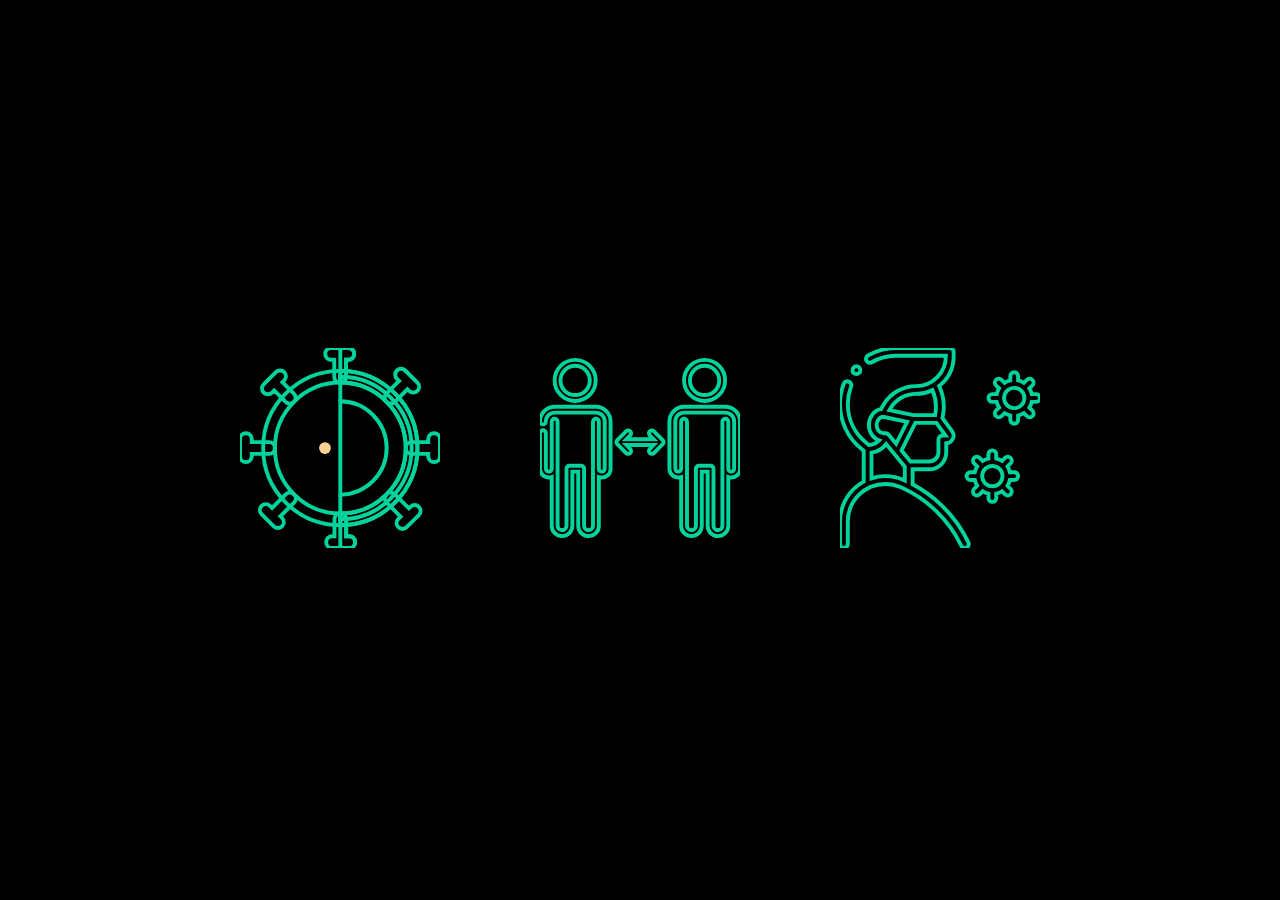
==== commit 1dcc36fc: "outline, new virus icon" ====
--- a/icon.html
+++ b/icon.html
@@ -10,40 +10,7 @@
     <div class="container">
 
         <div class="icon virus">
-            <svg version="1.1" id="Capa_1" xmlns="http://www.w3.org/2000/svg" xmlns:xlink="http://www.w3.org/1999/xlink" x="0px" y="0px"
-	 viewBox="0 0 188.27 188.27" style="enable-background:new 0 0 188.27 188.27;" xml:space="preserve">
-<g>
-	<path d="M104.299,77.94c0-7.014-5.687-12.698-12.702-12.698c-7.013,0-12.7,5.685-12.7,12.698c0,7.017,5.688,12.702,12.7,12.702
-		C98.612,90.642,104.299,84.957,104.299,77.94z"/>
-	<circle cx="72.767" cy="107.786" r="10.161"/>
-	<path d="M110.43,92.544c-8.421,0-15.241,6.821-15.241,15.24c0,8.42,6.82,15.242,15.241,15.242c8.415,0,15.239-6.822,15.239-15.242
-		C125.669,99.366,118.845,92.544,110.43,92.544z"/>
-	<path d="M180.77,71.407c-4.142,0-7.5,3.358-7.5,7.5v7.729h-12.944c-1.436-12.757-6.49-24.429-14.109-33.975l9.177-9.178
-		l5.465,5.465c1.464,1.465,3.384,2.197,5.303,2.197c1.92,0,3.839-0.732,5.303-2.197c2.929-2.929,2.929-7.677,0-10.606
-		l-21.536-21.537c-2.929-2.93-7.678-2.929-10.606,0c-2.929,2.929-2.929,7.677,0,10.607l5.464,5.464l-9.178,9.179
-		c-9.546-7.617-21.217-12.67-33.973-14.106V15h7.729c4.142,0,7.5-3.358,7.5-7.5s-3.358-7.5-7.5-7.5H78.906
-		c-4.142,0-7.5,3.358-7.5,7.5s3.358,7.5,7.5,7.5h7.729v12.947c-12.757,1.437-24.428,6.49-33.975,14.108l-9.179-9.181l5.465-5.465
-		c2.929-2.929,2.929-7.678,0-10.607c-2.929-2.93-7.678-2.929-10.606,0L16.804,38.341c-2.929,2.929-2.929,7.678,0,10.606
-		c1.464,1.465,3.384,2.197,5.303,2.197c1.919,0,3.839-0.732,5.303-2.197l5.465-5.465l9.179,9.18
-		c-7.618,9.546-12.671,21.217-14.107,33.973H15.001v-7.726c0-4.142-3.357-7.5-7.5-7.5c-4.142,0-7.5,3.358-7.5,7.5L0,109.364
-		c0,4.142,3.358,7.5,7.5,7.5c4.142,0,7.5-3.358,7.5-7.5v-7.729h12.947c1.437,12.756,6.49,24.427,14.107,33.973l-9.179,9.18
-		l-5.465-5.465c-2.929-2.93-7.678-2.929-10.607,0c-2.929,2.929-2.929,7.677,0,10.606l21.536,21.537
-		c1.464,1.465,3.384,2.197,5.303,2.197s3.839-0.732,5.303-2.197c2.929-2.929,2.929-7.677,0-10.606l-5.465-5.465l9.18-9.181
-		c9.546,7.617,21.217,12.67,33.974,14.106v12.948h-7.729c-4.142,0-7.5,3.358-7.5,7.5c0,4.142,3.358,7.5,7.5,7.5h30.456
-		c4.142,0,7.5-3.358,7.5-7.5c0-4.142-3.358-7.5-7.5-7.5h-7.726v-12.948c12.756-1.436,24.427-6.488,33.973-14.105l9.178,9.179
-		l-5.464,5.464c-2.929,2.929-2.929,7.677,0,10.607c1.464,1.465,3.384,2.197,5.303,2.197c1.919,0,3.839-0.732,5.303-2.197
-		l21.536-21.535c2.929-2.929,2.929-7.677,0-10.606c-2.929-2.93-7.678-2.929-10.606,0l-5.465,5.465l-9.178-9.179
-		c7.619-9.546,12.672-21.217,14.109-33.974h12.943v7.727c0,4.142,3.357,7.5,7.5,7.5c4.142,0,7.5-3.358,7.5-7.5l0.001-30.455
-		C188.27,74.765,184.912,71.407,180.77,71.407z M145.744,94.728c-0.158,13.903-5.833,26.502-14.943,35.703
-		c-0.064,0.06-0.131,0.113-0.194,0.175c-0.062,0.062-0.115,0.129-0.175,0.193c-9.21,9.117-21.824,14.793-35.742,14.941
-		c-0.184-0.013-0.367-0.028-0.554-0.028c-0.187,0-0.37,0.015-0.553,0.028c-28.119-0.299-50.917-23.183-51.062-51.336
-		c0.003-0.091,0.014-0.18,0.014-0.271c0-0.091-0.01-0.18-0.014-0.27c0.147-28.256,23.11-51.21,51.371-51.343
-		c0.082,0.003,0.162,0.012,0.244,0.012c0.082,0,0.163-0.01,0.245-0.012c14.04,0.066,26.771,5.763,36.049,14.947
-		c0.061,0.065,0.114,0.133,0.177,0.196c0.063,0.063,0.132,0.117,0.196,0.178c9.109,9.201,14.783,21.799,14.94,35.702
-		c-0.015,0.196-0.03,0.393-0.03,0.592S145.729,94.532,145.744,94.728z"/>
-
-</svg>
-
+            <svg id="Layer_1" enable-background="new 0 0 511.747 511.747" viewBox="0 0 511.747 511.747" xmlns="http://www.w3.org/2000/svg"><g><circle cx="256.691" cy="255.92" r="182.465"/><path d="m74.226 270.92c8.284 0 15-6.716 15-15s-6.716-15-15-15h-44.164v-7.859c0-8.284-6.716-15-15-15s-15 6.716-15 15v44.012c0 8.284 6.716 15 15 15s15-6.716 15-15v-6.153z"/><path d="m385.709 141.963c3.839 0 7.678-1.464 10.606-4.394l32.029-32.029 4.353 4.353c2.929 2.929 6.768 4.394 10.606 4.394s7.678-1.465 10.606-4.393c5.858-5.858 5.858-15.355 0-21.213l-31.121-31.122c-5.856-5.858-15.354-5.858-21.213 0-5.858 5.857-5.858 15.355 0 21.213l5.556 5.556-32.029 32.029c-5.858 5.858-5.858 15.355 0 21.213 2.929 2.929 6.768 4.393 10.607 4.393z"/><path d="m117.059 374.401-35.001 35.001-5.556-5.556c-5.857-5.858-15.355-5.858-21.213 0s-5.858 15.355 0 21.213l31.121 31.121c2.929 2.929 6.768 4.394 10.606 4.394s7.678-1.464 10.606-4.394c5.858-5.858 5.858-15.355 0-21.213l-4.353-4.353 35.001-35.001c5.858-5.858 5.858-15.355 0-21.213-5.856-5.857-15.354-5.857-21.211.001z"/><path d="m496.685 218.061c-8.284 0-15 6.716-15 15v7.859h-42.529c-8.284 0-15 6.716-15 15s6.716 15 15 15h42.529v6.153c0 8.284 6.716 15 15 15s15-6.716 15-15v-44.012c0-8.285-6.716-15-15-15z"/><g><path d="m279.612 481.747h-7.921v-43.362c0-8.284-6.716-15-15-15s-15 6.716-15 15v43.362h-6.091c-8.284 0-15 6.716-15 15s6.716 15 15 15h44.012c8.284 0 15-6.716 15-15s-6.716-15-15-15z"/><path d="m233.195 30h7.984v43.455c0 8.284 6.716 15 15 15 8.285 0 15-6.716 15-15v-43.455h6.028c8.284 0 15-6.716 15-15s-6.716-15-15-15h-44.012c-8.284 0-15 6.716-15 15s6.716 15 15 15z"/><path d="m71.306 118.495c3.839 0 7.678-1.464 10.606-4.394l5.478-5.478 29.307 29.307c2.929 2.929 6.768 4.394 10.606 4.394s7.678-1.464 10.606-4.394c5.858-5.858 5.858-15.355 0-21.213l-29.307-29.307 4.43-4.43c5.858-5.858 5.858-15.355 0-21.213-5.857-5.858-15.355-5.858-21.213 0l-14.633 14.636c-.139.129-.286.246-.422.382-.135.135-.252.282-.381.422l-15.684 15.682c-5.858 5.858-5.858 15.355 0 21.213 2.929 2.929 6.768 4.393 10.607 4.393z"/></g><path d="m436.305 406.252-4.069 4.069-35.92-35.92c-5.857-5.858-15.355-5.858-21.213 0s-5.858 15.355 0 21.213l35.92 35.92-5.839 5.839c-5.858 5.858-5.858 15.355 0 21.213 2.929 2.929 6.768 4.394 10.606 4.394s7.678-1.464 10.606-4.394l16.295-16.295c.051-.05.107-.092.158-.143s.093-.106.142-.158l14.526-14.526c5.858-5.858 5.858-15.355 0-21.213-5.857-5.857-15.355-5.857-21.212.001z"/><path d="m277.207 0h-20.517v88.429c8.046-.272 14.488-6.863 14.488-14.974v-43.455h6.028c8.284 0 15-6.716 15-15s-6.715-15-14.999-15z"/><path d="m279.612 481.747h-7.921v-43.362c0-8.284-6.716-15-15-15v88.362h22.921c8.284 0 15-6.716 15-15s-6.716-15-15-15z"/><path d="m439.156 255.92c0-100.773-81.692-182.465-182.465-182.465v364.93c100.772 0 182.465-81.692 182.465-182.465z"/><path d="m256.691 453.385c-108.882 0-197.465-88.583-197.465-197.465s88.582-197.465 197.465-197.465 197.465 88.583 197.465 197.465-88.583 197.465-197.465 197.465zm0-364.93c-92.34 0-167.465 75.125-167.465 167.465s75.125 167.465 167.465 167.465c92.341 0 167.465-75.125 167.465-167.465s-75.125-167.465-167.465-167.465z"/><circle cx="255.818" cy="255.92" r="119.492"/><path d="m256.691 136.428v238.962c65.591-.47 118.619-53.779 118.619-119.481-.001-65.702-53.029-119.01-118.619-119.481z"/><path d="m256.691 58.455v30c92.341 0 167.465 75.125 167.465 167.465s-75.124 167.465-167.465 167.465v30c108.883 0 197.465-88.583 197.465-197.465s-88.582-197.465-197.465-197.465z"/><circle cx="217.409" cy="255.92" fill="#ffd396" r="15"/><g><g><circle cx="292.975" cy="212.164" r="15"/><circle cx="292.975" cy="299.676" r="15"/></g></g></g></svg>
         </div>
         <div class="icon distance">
             <svg id="Capa_1" enable-background="new 0 0 512 512" viewBox="0 0 512 512" xmlns="http://www.w3.org/2000/svg"><g><path d="m291.638 213.197c-2.93-2.929-7.678-2.929-10.607 0s-2.929 7.678 0 10.606l9.697 9.697h-69.454l9.697-9.697c2.929-2.929 2.929-7.678 0-10.606-2.93-2.929-7.678-2.929-10.607 0l-22.5 22.5c-2.929 2.929-2.929 7.678 0 10.606l22.5 22.5c1.465 1.464 3.385 2.197 5.304 2.197s3.839-.732 5.304-2.197c2.929-2.929 2.929-7.678 0-10.606l-9.697-9.697h69.454l-9.697 9.697c-2.929 2.929-2.929 7.678 0 10.606 1.465 1.464 3.385 2.197 5.304 2.197s3.839-.732 5.304-2.197l22.5-22.5c2.929-2.929 2.929-7.678 0-10.606z"/><path d="m143.167 150.5h-105.667c-20.678 0-37.5 16.822-37.5 37.5 0 4.142 3.357 7.5 7.5 7.5s7.5-3.358 7.5-7.5c0-12.407 10.094-22.5 22.5-22.5h105.667c12.406 0 22.5 10.093 22.5 22.5l-.001 121.5c0 3.991-3.225 7-7.5 7s-7.5-3.009-7.5-7v-121c0-4.142-3.357-7.5-7.5-7.5s-7.5 3.358-7.5 7.5v267.083c0 5.917-5.228 10.917-11.416 10.917-6.295 0-11.417-5.122-11.417-11.417v-146.083c0-4.142-3.357-7.5-7.5-7.5h-30c-4.143 0-7.5 3.358-7.5 7.5v146.083c0 6.295-5.121 11.417-11.416 11.417-6.188 0-11.417-4.999-11.417-10.917v-267.083c0-4.142-3.357-7.5-7.5-7.5s-7.5 3.358-7.5 7.5v120.5c0 4.136-3.364 7.5-7.5 7.5s-7.5-3.364-7.5-7.5v-91c0-4.142-3.357-7.5-7.5-7.5s-7.5 3.358-7.5 7.5v91c0 12.407 10.094 22.5 22.5 22.5 2.629 0 5.153-.458 7.5-1.29v125.374c0 14.291 11.851 25.917 26.417 25.917 14.565 0 26.416-11.851 26.416-26.417v-138.584h15v138.583c0 14.566 11.851 26.417 26.417 26.417 14.565 0 26.416-11.626 26.416-25.917v-125.296c2.337.784 4.857 1.213 7.5 1.213 12.617 0 22.5-9.664 22.5-22l.001-121.5c0-20.678-16.822-37.5-37.5-37.5z"/><path d="m90.005 135.5c28.948 0 52.5-23.551 52.5-52.5s-23.552-52.5-52.5-52.5-52.5 23.551-52.5 52.5 23.552 52.5 52.5 52.5zm0-90c20.678 0 37.5 16.822 37.5 37.5s-16.822 37.5-37.5 37.5-37.5-16.822-37.5-37.5 16.822-37.5 37.5-37.5z"/><path d="m474.5 150.5h-105.666c-20.678 0-37.5 16.822-37.5 37.5l-.001 121c0 12.407 10.094 22.5 22.5 22.5 2.629 0 5.153-.458 7.5-1.29v125.374c0 14.291 11.851 25.917 26.416 25.917 14.566 0 26.417-11.851 26.417-26.417v-138.584h15l.001 138.583c0 14.566 11.851 26.417 26.416 26.417 14.566 0 26.417-11.626 26.417-25.917v-125.296c2.337.784 4.858 1.213 7.5 1.213 12.617 0 22.5-9.664 22.5-22v-121.5c0-20.678-16.822-37.5-37.5-37.5zm22.5 159c0 3.991-3.225 7-7.5 7s-7.5-3.009-7.5-7c0-.011-.001-121-.001-121 0-4.142-3.357-7.5-7.5-7.5s-7.5 3.358-7.5 7.5l.001 267.083c0 5.917-5.229 10.917-11.417 10.917-6.295 0-11.416-5.122-11.416-11.417l-.001-146.083c0-4.142-3.357-7.5-7.5-7.5h-30c-1.989 0-3.896.79-5.304 2.197-1.406 1.406-2.196 3.314-2.196 5.303l.001 146.083c0 6.295-5.122 11.417-11.417 11.417-6.188 0-11.416-4.999-11.416-10.917l-.001-267.083c0-4.142-3.357-7.5-7.5-7.5s-7.5 3.358-7.5 7.5v120.491c0 4.144-3.365 7.509-7.5 7.509s-7.5-3.364-7.5-7.5l.001-121c0-12.407 10.094-22.5 22.5-22.5h105.666c12.406 0 22.5 10.093 22.5 22.5z"/><path d="m421.338 135.5c28.948 0 52.5-23.551 52.5-52.5s-23.552-52.5-52.5-52.5-52.5 23.551-52.5 52.5 23.552 52.5 52.5 52.5zm0-90c20.678 0 37.5 16.822 37.5 37.5s-16.822 37.5-37.5 37.5-37.5-16.822-37.5-37.5 16.822-37.5 37.5-37.5z"/></g></svg>
--- a/icon.css
+++ b/icon.css
@@ -8,6 +8,7 @@
     justify-content: center;
     align-items: center;
     min-height: 100vh;
+    background: #000000;
 }
 
 .container {
@@ -20,4 +21,10 @@
 
 .container .icon {
     width: 200px;
+}
+
+.container .icon path {
+    fill: transparent;
+    stroke-width: 10;
+    stroke: #00d39b;
 }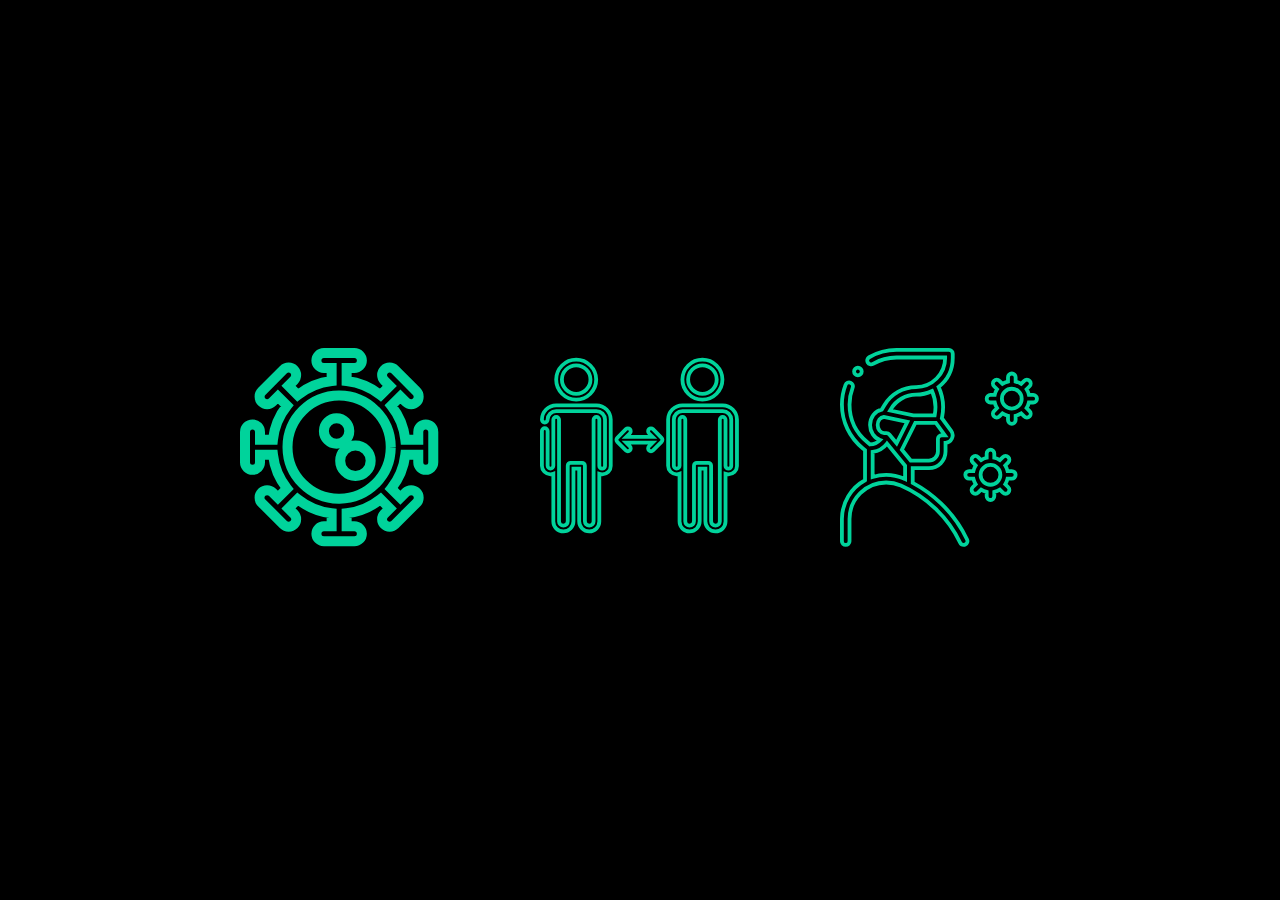
==== commit 118636bd: "playing with viewBox" ====
--- a/icon.html
+++ b/icon.html
@@ -10,13 +10,75 @@
     <div class="container">
 
         <div class="icon virus">
-            <svg id="Layer_1" enable-background="new 0 0 511.747 511.747" viewBox="0 0 511.747 511.747" xmlns="http://www.w3.org/2000/svg"><g><circle cx="256.691" cy="255.92" r="182.465"/><path d="m74.226 270.92c8.284 0 15-6.716 15-15s-6.716-15-15-15h-44.164v-7.859c0-8.284-6.716-15-15-15s-15 6.716-15 15v44.012c0 8.284 6.716 15 15 15s15-6.716 15-15v-6.153z"/><path d="m385.709 141.963c3.839 0 7.678-1.464 10.606-4.394l32.029-32.029 4.353 4.353c2.929 2.929 6.768 4.394 10.606 4.394s7.678-1.465 10.606-4.393c5.858-5.858 5.858-15.355 0-21.213l-31.121-31.122c-5.856-5.858-15.354-5.858-21.213 0-5.858 5.857-5.858 15.355 0 21.213l5.556 5.556-32.029 32.029c-5.858 5.858-5.858 15.355 0 21.213 2.929 2.929 6.768 4.393 10.607 4.393z"/><path d="m117.059 374.401-35.001 35.001-5.556-5.556c-5.857-5.858-15.355-5.858-21.213 0s-5.858 15.355 0 21.213l31.121 31.121c2.929 2.929 6.768 4.394 10.606 4.394s7.678-1.464 10.606-4.394c5.858-5.858 5.858-15.355 0-21.213l-4.353-4.353 35.001-35.001c5.858-5.858 5.858-15.355 0-21.213-5.856-5.857-15.354-5.857-21.211.001z"/><path d="m496.685 218.061c-8.284 0-15 6.716-15 15v7.859h-42.529c-8.284 0-15 6.716-15 15s6.716 15 15 15h42.529v6.153c0 8.284 6.716 15 15 15s15-6.716 15-15v-44.012c0-8.285-6.716-15-15-15z"/><g><path d="m279.612 481.747h-7.921v-43.362c0-8.284-6.716-15-15-15s-15 6.716-15 15v43.362h-6.091c-8.284 0-15 6.716-15 15s6.716 15 15 15h44.012c8.284 0 15-6.716 15-15s-6.716-15-15-15z"/><path d="m233.195 30h7.984v43.455c0 8.284 6.716 15 15 15 8.285 0 15-6.716 15-15v-43.455h6.028c8.284 0 15-6.716 15-15s-6.716-15-15-15h-44.012c-8.284 0-15 6.716-15 15s6.716 15 15 15z"/><path d="m71.306 118.495c3.839 0 7.678-1.464 10.606-4.394l5.478-5.478 29.307 29.307c2.929 2.929 6.768 4.394 10.606 4.394s7.678-1.464 10.606-4.394c5.858-5.858 5.858-15.355 0-21.213l-29.307-29.307 4.43-4.43c5.858-5.858 5.858-15.355 0-21.213-5.857-5.858-15.355-5.858-21.213 0l-14.633 14.636c-.139.129-.286.246-.422.382-.135.135-.252.282-.381.422l-15.684 15.682c-5.858 5.858-5.858 15.355 0 21.213 2.929 2.929 6.768 4.393 10.607 4.393z"/></g><path d="m436.305 406.252-4.069 4.069-35.92-35.92c-5.857-5.858-15.355-5.858-21.213 0s-5.858 15.355 0 21.213l35.92 35.92-5.839 5.839c-5.858 5.858-5.858 15.355 0 21.213 2.929 2.929 6.768 4.394 10.606 4.394s7.678-1.464 10.606-4.394l16.295-16.295c.051-.05.107-.092.158-.143s.093-.106.142-.158l14.526-14.526c5.858-5.858 5.858-15.355 0-21.213-5.857-5.857-15.355-5.857-21.212.001z"/><path d="m277.207 0h-20.517v88.429c8.046-.272 14.488-6.863 14.488-14.974v-43.455h6.028c8.284 0 15-6.716 15-15s-6.715-15-14.999-15z"/><path d="m279.612 481.747h-7.921v-43.362c0-8.284-6.716-15-15-15v88.362h22.921c8.284 0 15-6.716 15-15s-6.716-15-15-15z"/><path d="m439.156 255.92c0-100.773-81.692-182.465-182.465-182.465v364.93c100.772 0 182.465-81.692 182.465-182.465z"/><path d="m256.691 453.385c-108.882 0-197.465-88.583-197.465-197.465s88.582-197.465 197.465-197.465 197.465 88.583 197.465 197.465-88.583 197.465-197.465 197.465zm0-364.93c-92.34 0-167.465 75.125-167.465 167.465s75.125 167.465 167.465 167.465c92.341 0 167.465-75.125 167.465-167.465s-75.125-167.465-167.465-167.465z"/><circle cx="255.818" cy="255.92" r="119.492"/><path d="m256.691 136.428v238.962c65.591-.47 118.619-53.779 118.619-119.481-.001-65.702-53.029-119.01-118.619-119.481z"/><path d="m256.691 58.455v30c92.341 0 167.465 75.125 167.465 167.465s-75.124 167.465-167.465 167.465v30c108.883 0 197.465-88.583 197.465-197.465s-88.582-197.465-197.465-197.465z"/><circle cx="217.409" cy="255.92" fill="#ffd396" r="15"/><g><g><circle cx="292.975" cy="212.164" r="15"/><circle cx="292.975" cy="299.676" r="15"/></g></g></g></svg>
+            <svg version="1.1" id="Capa_1" xmlns="http://www.w3.org/2000/svg" xmlns:xlink="http://www.w3.org/1999/xlink" x="0px" y="0px"
+            viewBox="-5 -5 200 200" style="enable-background:new 0 0 188.27 188.27;" xml:space="preserve">
+       <g>
+           <path d="M104.299,77.94c0-7.014-5.687-12.698-12.702-12.698c-7.013,0-12.7,5.685-12.7,12.698c0,7.017,5.688,12.702,12.7,12.702
+               C98.612,90.642,104.299,84.957,104.299,77.94z"/>
+           <circle cx="72.767" cy="107.786" r="10.161"/>
+           <path d="M110.43,92.544c-8.421,0-15.241,6.821-15.241,15.24c0,8.42,6.82,15.242,15.241,15.242c8.415,0,15.239-6.822,15.239-15.242
+               C125.669,99.366,118.845,92.544,110.43,92.544z"/>
+           <path d="M180.77,71.407c-4.142,0-7.5,3.358-7.5,7.5v7.729h-12.944c-1.436-12.757-6.49-24.429-14.109-33.975l9.177-9.178
+               l5.465,5.465c1.464,1.465,3.384,2.197,5.303,2.197c1.92,0,3.839-0.732,5.303-2.197c2.929-2.929,2.929-7.677,0-10.606
+               l-21.536-21.537c-2.929-2.93-7.678-2.929-10.606,0c-2.929,2.929-2.929,7.677,0,10.607l5.464,5.464l-9.178,9.179
+               c-9.546-7.617-21.217-12.67-33.973-14.106V15h7.729c4.142,0,7.5-3.358,7.5-7.5s-3.358-7.5-7.5-7.5H78.906
+               c-4.142,0-7.5,3.358-7.5,7.5s3.358,7.5,7.5,7.5h7.729v12.947c-12.757,1.437-24.428,6.49-33.975,14.108l-9.179-9.181l5.465-5.465
+               c2.929-2.929,2.929-7.678,0-10.607c-2.929-2.93-7.678-2.929-10.606,0L16.804,38.341c-2.929,2.929-2.929,7.678,0,10.606
+               c1.464,1.465,3.384,2.197,5.303,2.197c1.919,0,3.839-0.732,5.303-2.197l5.465-5.465l9.179,9.18
+               c-7.618,9.546-12.671,21.217-14.107,33.973H15.001v-7.726c0-4.142-3.357-7.5-7.5-7.5c-4.142,0-7.5,3.358-7.5,7.5L0,109.364
+               c0,4.142,3.358,7.5,7.5,7.5c4.142,0,7.5-3.358,7.5-7.5v-7.729h12.947c1.437,12.756,6.49,24.427,14.107,33.973l-9.179,9.18
+               l-5.465-5.465c-2.929-2.93-7.678-2.929-10.607,0c-2.929,2.929-2.929,7.677,0,10.606l21.536,21.537
+               c1.464,1.465,3.384,2.197,5.303,2.197s3.839-0.732,5.303-2.197c2.929-2.929,2.929-7.677,0-10.606l-5.465-5.465l9.18-9.181
+               c9.546,7.617,21.217,12.67,33.974,14.106v12.948h-7.729c-4.142,0-7.5,3.358-7.5,7.5c0,4.142,3.358,7.5,7.5,7.5h30.456
+               c4.142,0,7.5-3.358,7.5-7.5c0-4.142-3.358-7.5-7.5-7.5h-7.726v-12.948c12.756-1.436,24.427-6.488,33.973-14.105l9.178,9.179
+               l-5.464,5.464c-2.929,2.929-2.929,7.677,0,10.607c1.464,1.465,3.384,2.197,5.303,2.197c1.919,0,3.839-0.732,5.303-2.197
+               l21.536-21.535c2.929-2.929,2.929-7.677,0-10.606c-2.929-2.93-7.678-2.929-10.606,0l-5.465,5.465l-9.178-9.179
+               c7.619-9.546,12.672-21.217,14.109-33.974h12.943v7.727c0,4.142,3.357,7.5,7.5,7.5c4.142,0,7.5-3.358,7.5-7.5l0.001-30.455
+               C188.27,74.765,184.912,71.407,180.77,71.407z M145.744,94.728c-0.158,13.903-5.833,26.502-14.943,35.703
+               c-0.064,0.06-0.131,0.113-0.194,0.175c-0.062,0.062-0.115,0.129-0.175,0.193c-9.21,9.117-21.824,14.793-35.742,14.941
+               c-0.184-0.013-0.367-0.028-0.554-0.028c-0.187,0-0.37,0.015-0.553,0.028c-28.119-0.299-50.917-23.183-51.062-51.336
+               c0.003-0.091,0.014-0.18,0.014-0.271c0-0.091-0.01-0.18-0.014-0.27c0.147-28.256,23.11-51.21,51.371-51.343
+               c0.082,0.003,0.162,0.012,0.244,0.012c0.082,0,0.163-0.01,0.245-0.012c14.04,0.066,26.771,5.763,36.049,14.947
+               c0.061,0.065,0.114,0.133,0.177,0.196c0.063,0.063,0.132,0.117,0.196,0.178c9.109,9.201,14.783,21.799,14.94,35.702
+               c-0.015,0.196-0.03,0.393-0.03,0.592S145.729,94.532,145.744,94.728z"/>
+       </g>
+       <g>
+       </g>
+       <g>
+       </g>
+       <g>
+       </g>
+       <g>
+       </g>
+       <g>
+       </g>
+       <g>
+       </g>
+       <g>
+       </g>
+       <g>
+       </g>
+       <g>
+       </g>
+       <g>
+       </g>
+       <g>
+       </g>
+       <g>
+       </g>
+       <g>
+       </g>
+       <g>
+       </g>
+       <g>
+       </g>
+       </svg>
         </div>
         <div class="icon distance">
-            <svg id="Capa_1" enable-background="new 0 0 512 512" viewBox="0 0 512 512" xmlns="http://www.w3.org/2000/svg"><g><path d="m291.638 213.197c-2.93-2.929-7.678-2.929-10.607 0s-2.929 7.678 0 10.606l9.697 9.697h-69.454l9.697-9.697c2.929-2.929 2.929-7.678 0-10.606-2.93-2.929-7.678-2.929-10.607 0l-22.5 22.5c-2.929 2.929-2.929 7.678 0 10.606l22.5 22.5c1.465 1.464 3.385 2.197 5.304 2.197s3.839-.732 5.304-2.197c2.929-2.929 2.929-7.678 0-10.606l-9.697-9.697h69.454l-9.697 9.697c-2.929 2.929-2.929 7.678 0 10.606 1.465 1.464 3.385 2.197 5.304 2.197s3.839-.732 5.304-2.197l22.5-22.5c2.929-2.929 2.929-7.678 0-10.606z"/><path d="m143.167 150.5h-105.667c-20.678 0-37.5 16.822-37.5 37.5 0 4.142 3.357 7.5 7.5 7.5s7.5-3.358 7.5-7.5c0-12.407 10.094-22.5 22.5-22.5h105.667c12.406 0 22.5 10.093 22.5 22.5l-.001 121.5c0 3.991-3.225 7-7.5 7s-7.5-3.009-7.5-7v-121c0-4.142-3.357-7.5-7.5-7.5s-7.5 3.358-7.5 7.5v267.083c0 5.917-5.228 10.917-11.416 10.917-6.295 0-11.417-5.122-11.417-11.417v-146.083c0-4.142-3.357-7.5-7.5-7.5h-30c-4.143 0-7.5 3.358-7.5 7.5v146.083c0 6.295-5.121 11.417-11.416 11.417-6.188 0-11.417-4.999-11.417-10.917v-267.083c0-4.142-3.357-7.5-7.5-7.5s-7.5 3.358-7.5 7.5v120.5c0 4.136-3.364 7.5-7.5 7.5s-7.5-3.364-7.5-7.5v-91c0-4.142-3.357-7.5-7.5-7.5s-7.5 3.358-7.5 7.5v91c0 12.407 10.094 22.5 22.5 22.5 2.629 0 5.153-.458 7.5-1.29v125.374c0 14.291 11.851 25.917 26.417 25.917 14.565 0 26.416-11.851 26.416-26.417v-138.584h15v138.583c0 14.566 11.851 26.417 26.417 26.417 14.565 0 26.416-11.626 26.416-25.917v-125.296c2.337.784 4.857 1.213 7.5 1.213 12.617 0 22.5-9.664 22.5-22l.001-121.5c0-20.678-16.822-37.5-37.5-37.5z"/><path d="m90.005 135.5c28.948 0 52.5-23.551 52.5-52.5s-23.552-52.5-52.5-52.5-52.5 23.551-52.5 52.5 23.552 52.5 52.5 52.5zm0-90c20.678 0 37.5 16.822 37.5 37.5s-16.822 37.5-37.5 37.5-37.5-16.822-37.5-37.5 16.822-37.5 37.5-37.5z"/><path d="m474.5 150.5h-105.666c-20.678 0-37.5 16.822-37.5 37.5l-.001 121c0 12.407 10.094 22.5 22.5 22.5 2.629 0 5.153-.458 7.5-1.29v125.374c0 14.291 11.851 25.917 26.416 25.917 14.566 0 26.417-11.851 26.417-26.417v-138.584h15l.001 138.583c0 14.566 11.851 26.417 26.416 26.417 14.566 0 26.417-11.626 26.417-25.917v-125.296c2.337.784 4.858 1.213 7.5 1.213 12.617 0 22.5-9.664 22.5-22v-121.5c0-20.678-16.822-37.5-37.5-37.5zm22.5 159c0 3.991-3.225 7-7.5 7s-7.5-3.009-7.5-7c0-.011-.001-121-.001-121 0-4.142-3.357-7.5-7.5-7.5s-7.5 3.358-7.5 7.5l.001 267.083c0 5.917-5.229 10.917-11.417 10.917-6.295 0-11.416-5.122-11.416-11.417l-.001-146.083c0-4.142-3.357-7.5-7.5-7.5h-30c-1.989 0-3.896.79-5.304 2.197-1.406 1.406-2.196 3.314-2.196 5.303l.001 146.083c0 6.295-5.122 11.417-11.417 11.417-6.188 0-11.416-4.999-11.416-10.917l-.001-267.083c0-4.142-3.357-7.5-7.5-7.5s-7.5 3.358-7.5 7.5v120.491c0 4.144-3.365 7.509-7.5 7.509s-7.5-3.364-7.5-7.5l.001-121c0-12.407 10.094-22.5 22.5-22.5h105.666c12.406 0 22.5 10.093 22.5 22.5z"/><path d="m421.338 135.5c28.948 0 52.5-23.551 52.5-52.5s-23.552-52.5-52.5-52.5-52.5 23.551-52.5 52.5 23.552 52.5 52.5 52.5zm0-90c20.678 0 37.5 16.822 37.5 37.5s-16.822 37.5-37.5 37.5-37.5-16.822-37.5-37.5 16.822-37.5 37.5-37.5z"/></g></svg>
+            <svg id="Capa_1" enable-background="new 0 0 512 512" viewBox="-5 0 525 525" xmlns="http://www.w3.org/2000/svg"><g><path d="m291.638 213.197c-2.93-2.929-7.678-2.929-10.607 0s-2.929 7.678 0 10.606l9.697 9.697h-69.454l9.697-9.697c2.929-2.929 2.929-7.678 0-10.606-2.93-2.929-7.678-2.929-10.607 0l-22.5 22.5c-2.929 2.929-2.929 7.678 0 10.606l22.5 22.5c1.465 1.464 3.385 2.197 5.304 2.197s3.839-.732 5.304-2.197c2.929-2.929 2.929-7.678 0-10.606l-9.697-9.697h69.454l-9.697 9.697c-2.929 2.929-2.929 7.678 0 10.606 1.465 1.464 3.385 2.197 5.304 2.197s3.839-.732 5.304-2.197l22.5-22.5c2.929-2.929 2.929-7.678 0-10.606z"/><path d="m143.167 150.5h-105.667c-20.678 0-37.5 16.822-37.5 37.5 0 4.142 3.357 7.5 7.5 7.5s7.5-3.358 7.5-7.5c0-12.407 10.094-22.5 22.5-22.5h105.667c12.406 0 22.5 10.093 22.5 22.5l-.001 121.5c0 3.991-3.225 7-7.5 7s-7.5-3.009-7.5-7v-121c0-4.142-3.357-7.5-7.5-7.5s-7.5 3.358-7.5 7.5v267.083c0 5.917-5.228 10.917-11.416 10.917-6.295 0-11.417-5.122-11.417-11.417v-146.083c0-4.142-3.357-7.5-7.5-7.5h-30c-4.143 0-7.5 3.358-7.5 7.5v146.083c0 6.295-5.121 11.417-11.416 11.417-6.188 0-11.417-4.999-11.417-10.917v-267.083c0-4.142-3.357-7.5-7.5-7.5s-7.5 3.358-7.5 7.5v120.5c0 4.136-3.364 7.5-7.5 7.5s-7.5-3.364-7.5-7.5v-91c0-4.142-3.357-7.5-7.5-7.5s-7.5 3.358-7.5 7.5v91c0 12.407 10.094 22.5 22.5 22.5 2.629 0 5.153-.458 7.5-1.29v125.374c0 14.291 11.851 25.917 26.417 25.917 14.565 0 26.416-11.851 26.416-26.417v-138.584h15v138.583c0 14.566 11.851 26.417 26.417 26.417 14.565 0 26.416-11.626 26.416-25.917v-125.296c2.337.784 4.857 1.213 7.5 1.213 12.617 0 22.5-9.664 22.5-22l.001-121.5c0-20.678-16.822-37.5-37.5-37.5z"/><path d="m90.005 135.5c28.948 0 52.5-23.551 52.5-52.5s-23.552-52.5-52.5-52.5-52.5 23.551-52.5 52.5 23.552 52.5 52.5 52.5zm0-90c20.678 0 37.5 16.822 37.5 37.5s-16.822 37.5-37.5 37.5-37.5-16.822-37.5-37.5 16.822-37.5 37.5-37.5z"/><path d="m474.5 150.5h-105.666c-20.678 0-37.5 16.822-37.5 37.5l-.001 121c0 12.407 10.094 22.5 22.5 22.5 2.629 0 5.153-.458 7.5-1.29v125.374c0 14.291 11.851 25.917 26.416 25.917 14.566 0 26.417-11.851 26.417-26.417v-138.584h15l.001 138.583c0 14.566 11.851 26.417 26.416 26.417 14.566 0 26.417-11.626 26.417-25.917v-125.296c2.337.784 4.858 1.213 7.5 1.213 12.617 0 22.5-9.664 22.5-22v-121.5c0-20.678-16.822-37.5-37.5-37.5zm22.5 159c0 3.991-3.225 7-7.5 7s-7.5-3.009-7.5-7c0-.011-.001-121-.001-121 0-4.142-3.357-7.5-7.5-7.5s-7.5 3.358-7.5 7.5l.001 267.083c0 5.917-5.229 10.917-11.417 10.917-6.295 0-11.416-5.122-11.416-11.417l-.001-146.083c0-4.142-3.357-7.5-7.5-7.5h-30c-1.989 0-3.896.79-5.304 2.197-1.406 1.406-2.196 3.314-2.196 5.303l.001 146.083c0 6.295-5.122 11.417-11.417 11.417-6.188 0-11.416-4.999-11.416-10.917l-.001-267.083c0-4.142-3.357-7.5-7.5-7.5s-7.5 3.358-7.5 7.5v120.491c0 4.144-3.365 7.509-7.5 7.509s-7.5-3.364-7.5-7.5l.001-121c0-12.407 10.094-22.5 22.5-22.5h105.666c12.406 0 22.5 10.093 22.5 22.5z"/><path d="m421.338 135.5c28.948 0 52.5-23.551 52.5-52.5s-23.552-52.5-52.5-52.5-52.5 23.551-52.5 52.5 23.552 52.5 52.5 52.5zm0-90c20.678 0 37.5 16.822 37.5 37.5s-16.822 37.5-37.5 37.5-37.5-16.822-37.5-37.5 16.822-37.5 37.5-37.5z"/></g></svg>
         </div>
         <div class="icon mask">
-            <svg id="Capa_1" enable-background="new 0 0 512.002 512.002" viewBox="0 0 512.002 512.002" xmlns="http://www.w3.org/2000/svg"><g id="XMLID_864_"><g id="XMLID_188_"><g id="XMLID_660_"><path id="XMLID_700_" d="m260.01 402.789c-22.304-21.445-47.167-39.476-74.135-53.84v-38.526h42.642c23.986 0 43.5-19.514 43.5-43.5v-22.949c7.028-.362 13.282-4.407 16.49-10.74 3.364-6.641 2.718-14.493-1.686-20.494l-24.483-33.372.873-4.465c5.133-26.275 1.779-53.573-9.422-77.763 22.619-17.65 37.192-45.156 37.192-76.004v-11.136c0-5.523-4.477-10-10-10h-137.665c-25.23 0-50.042 6.65-71.753 19.232-4.778 2.77-6.407 8.888-3.638 13.666 2.77 4.778 8.888 6.406 13.667 3.639 18.668-10.818 40.012-16.537 61.724-16.537h127.664v1.136c0 42.107-34.257 76.364-76.364 76.364-33.805 0-65.54 18.049-82.821 47.102l-7.125 11.98c-17.424 3.219-30.757 20.181-30.757 40.559 0 18.553 11.054 34.268 26.183 39.363-6.621 7.121-15.927 11.454-25.93 11.711l-6.371-5.128c-30.363-24.439-47.778-60.811-47.778-99.788 0-15.31 2.769-30.243 8.229-44.388 1.989-5.152-.576-10.941-5.728-12.931-5.151-1.986-10.941.576-12.93 5.728-6.351 16.451-9.57 33.809-9.57 51.591 0 45.063 20.133 87.113 55.237 115.368l5.429 4.37v79.098c-36.123 19.725-60.683 58.071-60.683 102.047v57.818c0 5.522 4.477 10 10 10s10-4.478 10-10v-57.818c0-53.035 43.147-96.182 96.182-96.182 13.313 0 26.253 2.699 38.458 8.023 67.949 29.641 124.742 84.402 155.817 150.245 1.707 3.615 5.301 5.733 9.05 5.733 1.43 0 2.882-.308 4.261-.959 4.995-2.357 7.132-8.316 4.775-13.312-16.655-35.288-39.713-67.231-68.534-94.941zm10.267-178.789h-8.26c-5.523 0-10 4.477-10 10v32.923c0 12.958-10.542 23.5-23.5 23.5h-47.903l-23.15-28.297 35.273-70.376h53.88zm-141.293-69.173c13.694-23.024 38.843-37.327 65.632-37.327 15.066 0 29.333-3.478 42.046-9.669 8.613 19.807 11.084 41.921 6.92 63.236l-.133.683h-55.861l-61.137-12.663zm-35.071 42.315c0-11.307 7.105-20.539 15.988-21.059l61.892 12.82-28.201 56.266-19.022-23.251c-1.899-2.321-4.74-3.668-7.74-3.668h-6.146c-9.248 0-16.771-9.469-16.771-21.108zm22.27 130.858c-12.376 0-24.304 1.953-35.499 5.554v-65.806c15.003-1.996 28.562-9.935 37.651-21.866l47.541 58.11v35.155c-1.08-.485-2.153-.982-3.238-1.456-14.744-6.43-30.373-9.691-46.455-9.691z"/><path id="XMLID_975_" d="m42.001 66.68c2.63 0 5.21-1.07 7.07-2.93s2.93-4.44 2.93-7.07-1.07-5.21-2.93-7.07c-1.86-1.859-4.44-2.93-7.07-2.93s-5.21 1.07-7.07 2.93-2.93 4.44-2.93 7.07 1.07 5.21 2.93 7.07c1.86 1.859 4.44 2.93 7.07 2.93z"/><path id="XMLID_978_" d="m502.001 118h-11.108c-1.177-5.285-3.264-10.228-6.091-14.66l7.867-7.867c3.905-3.905 3.906-10.236.001-14.143-3.904-3.903-10.236-3.904-14.142 0l-7.868 7.867c-4.432-2.826-9.374-4.914-14.659-6.09v-11.107c0-5.522-4.477-10-10-10s-10 4.478-10 10v11.108c-5.285 1.177-10.228 3.264-14.659 6.091l-7.868-7.867c-3.905-3.904-10.237-3.904-14.142 0-3.905 3.905-3.905 10.237 0 14.143l7.867 7.868c-2.826 4.431-4.914 9.374-6.09 14.659h-11.108c-5.523 0-10 4.478-10 10 0 5.523 4.477 10 10 10h11.108c1.177 5.285 3.264 10.227 6.09 14.659l-7.867 7.867c-3.905 3.905-3.905 10.237 0 14.143 1.953 1.952 4.512 2.929 7.071 2.929s5.119-.977 7.071-2.929l7.868-7.867c4.431 2.826 9.374 4.914 14.659 6.091v11.105c0 5.523 4.477 10 10 10s10-4.477 10-10v-11.108c5.285-1.177 10.228-3.264 14.659-6.09l7.868 7.867c1.953 1.952 4.512 2.929 7.071 2.929s5.119-.977 7.071-2.929c3.905-3.906 3.905-10.237-.001-14.143l-7.867-7.867c2.826-4.432 4.914-9.374 6.091-14.66h11.108c5.523 0 10-4.477 10-10 0-5.521-4.477-9.999-10-9.999zm-56 36c-14.336 0-26-11.663-26-26s11.664-26 26-26 26 11.663 26 26-11.664 26-26 26z"/><path id="XMLID_981_" d="m446.001 318h-11.108c-1.177-5.285-3.264-10.228-6.091-14.66l7.867-7.867c3.905-3.905 3.906-10.236.001-14.143-3.904-3.903-10.236-3.904-14.142 0l-7.868 7.867c-4.432-2.826-9.374-4.914-14.659-6.091v-11.106c0-5.522-4.477-10-10-10s-10 4.478-10 10v11.108c-5.285 1.177-10.228 3.264-14.659 6.091l-7.868-7.867c-3.905-3.904-10.237-3.904-14.142 0-3.905 3.905-3.905 10.237 0 14.143l7.867 7.867c-2.826 4.431-4.914 9.374-6.09 14.659h-11.108c-5.523 0-10 4.478-10 10s4.477 10 10 10h11.108c1.177 5.285 3.264 10.228 6.09 14.659l-7.867 7.867c-3.905 3.905-3.905 10.237 0 14.143 1.953 1.952 4.512 2.929 7.071 2.929s5.119-.977 7.071-2.929l7.868-7.867c4.431 2.826 9.374 4.914 14.659 6.091v11.106c0 5.522 4.477 10 10 10s10-4.478 10-10v-11.108c5.285-1.177 10.228-3.264 14.659-6.091l7.868 7.867c1.953 1.952 4.512 2.929 7.071 2.929s5.119-.977 7.071-2.929c3.905-3.906 3.905-10.237-.001-14.143l-7.867-7.867c2.826-4.432 4.914-9.374 6.091-14.66h11.108c5.523 0 10-4.478 10-10s-4.477-9.998-10-9.998zm-56 36c-14.336 0-26-11.663-26-26s11.664-26 26-26 26 11.663 26 26-11.664 26-26 26z"/></g></g></g></svg>
+            <svg id="Capa_1" enable-background="new 0 0 512.002 512.002" viewBox="-5 -5 525 525" xmlns="http://www.w3.org/2000/svg"><g id="XMLID_864_"><g id="XMLID_188_"><g id="XMLID_660_"><path id="XMLID_700_" d="m260.01 402.789c-22.304-21.445-47.167-39.476-74.135-53.84v-38.526h42.642c23.986 0 43.5-19.514 43.5-43.5v-22.949c7.028-.362 13.282-4.407 16.49-10.74 3.364-6.641 2.718-14.493-1.686-20.494l-24.483-33.372.873-4.465c5.133-26.275 1.779-53.573-9.422-77.763 22.619-17.65 37.192-45.156 37.192-76.004v-11.136c0-5.523-4.477-10-10-10h-137.665c-25.23 0-50.042 6.65-71.753 19.232-4.778 2.77-6.407 8.888-3.638 13.666 2.77 4.778 8.888 6.406 13.667 3.639 18.668-10.818 40.012-16.537 61.724-16.537h127.664v1.136c0 42.107-34.257 76.364-76.364 76.364-33.805 0-65.54 18.049-82.821 47.102l-7.125 11.98c-17.424 3.219-30.757 20.181-30.757 40.559 0 18.553 11.054 34.268 26.183 39.363-6.621 7.121-15.927 11.454-25.93 11.711l-6.371-5.128c-30.363-24.439-47.778-60.811-47.778-99.788 0-15.31 2.769-30.243 8.229-44.388 1.989-5.152-.576-10.941-5.728-12.931-5.151-1.986-10.941.576-12.93 5.728-6.351 16.451-9.57 33.809-9.57 51.591 0 45.063 20.133 87.113 55.237 115.368l5.429 4.37v79.098c-36.123 19.725-60.683 58.071-60.683 102.047v57.818c0 5.522 4.477 10 10 10s10-4.478 10-10v-57.818c0-53.035 43.147-96.182 96.182-96.182 13.313 0 26.253 2.699 38.458 8.023 67.949 29.641 124.742 84.402 155.817 150.245 1.707 3.615 5.301 5.733 9.05 5.733 1.43 0 2.882-.308 4.261-.959 4.995-2.357 7.132-8.316 4.775-13.312-16.655-35.288-39.713-67.231-68.534-94.941zm10.267-178.789h-8.26c-5.523 0-10 4.477-10 10v32.923c0 12.958-10.542 23.5-23.5 23.5h-47.903l-23.15-28.297 35.273-70.376h53.88zm-141.293-69.173c13.694-23.024 38.843-37.327 65.632-37.327 15.066 0 29.333-3.478 42.046-9.669 8.613 19.807 11.084 41.921 6.92 63.236l-.133.683h-55.861l-61.137-12.663zm-35.071 42.315c0-11.307 7.105-20.539 15.988-21.059l61.892 12.82-28.201 56.266-19.022-23.251c-1.899-2.321-4.74-3.668-7.74-3.668h-6.146c-9.248 0-16.771-9.469-16.771-21.108zm22.27 130.858c-12.376 0-24.304 1.953-35.499 5.554v-65.806c15.003-1.996 28.562-9.935 37.651-21.866l47.541 58.11v35.155c-1.08-.485-2.153-.982-3.238-1.456-14.744-6.43-30.373-9.691-46.455-9.691z"/><path id="XMLID_975_" d="m42.001 66.68c2.63 0 5.21-1.07 7.07-2.93s2.93-4.44 2.93-7.07-1.07-5.21-2.93-7.07c-1.86-1.859-4.44-2.93-7.07-2.93s-5.21 1.07-7.07 2.93-2.93 4.44-2.93 7.07 1.07 5.21 2.93 7.07c1.86 1.859 4.44 2.93 7.07 2.93z"/><path id="XMLID_978_" d="m502.001 118h-11.108c-1.177-5.285-3.264-10.228-6.091-14.66l7.867-7.867c3.905-3.905 3.906-10.236.001-14.143-3.904-3.903-10.236-3.904-14.142 0l-7.868 7.867c-4.432-2.826-9.374-4.914-14.659-6.09v-11.107c0-5.522-4.477-10-10-10s-10 4.478-10 10v11.108c-5.285 1.177-10.228 3.264-14.659 6.091l-7.868-7.867c-3.905-3.904-10.237-3.904-14.142 0-3.905 3.905-3.905 10.237 0 14.143l7.867 7.868c-2.826 4.431-4.914 9.374-6.09 14.659h-11.108c-5.523 0-10 4.478-10 10 0 5.523 4.477 10 10 10h11.108c1.177 5.285 3.264 10.227 6.09 14.659l-7.867 7.867c-3.905 3.905-3.905 10.237 0 14.143 1.953 1.952 4.512 2.929 7.071 2.929s5.119-.977 7.071-2.929l7.868-7.867c4.431 2.826 9.374 4.914 14.659 6.091v11.105c0 5.523 4.477 10 10 10s10-4.477 10-10v-11.108c5.285-1.177 10.228-3.264 14.659-6.09l7.868 7.867c1.953 1.952 4.512 2.929 7.071 2.929s5.119-.977 7.071-2.929c3.905-3.906 3.905-10.237-.001-14.143l-7.867-7.867c2.826-4.432 4.914-9.374 6.091-14.66h11.108c5.523 0 10-4.477 10-10 0-5.521-4.477-9.999-10-9.999zm-56 36c-14.336 0-26-11.663-26-26s11.664-26 26-26 26 11.663 26 26-11.664 26-26 26z"/><path id="XMLID_981_" d="m446.001 318h-11.108c-1.177-5.285-3.264-10.228-6.091-14.66l7.867-7.867c3.905-3.905 3.906-10.236.001-14.143-3.904-3.903-10.236-3.904-14.142 0l-7.868 7.867c-4.432-2.826-9.374-4.914-14.659-6.091v-11.106c0-5.522-4.477-10-10-10s-10 4.478-10 10v11.108c-5.285 1.177-10.228 3.264-14.659 6.091l-7.868-7.867c-3.905-3.904-10.237-3.904-14.142 0-3.905 3.905-3.905 10.237 0 14.143l7.867 7.867c-2.826 4.431-4.914 9.374-6.09 14.659h-11.108c-5.523 0-10 4.478-10 10s4.477 10 10 10h11.108c1.177 5.285 3.264 10.228 6.09 14.659l-7.867 7.867c-3.905 3.905-3.905 10.237 0 14.143 1.953 1.952 4.512 2.929 7.071 2.929s5.119-.977 7.071-2.929l7.868-7.867c4.431 2.826 9.374 4.914 14.659 6.091v11.106c0 5.522 4.477 10 10 10s10-4.478 10-10v-11.108c5.285-1.177 10.228-3.264 14.659-6.091l7.868 7.867c1.953 1.952 4.512 2.929 7.071 2.929s5.119-.977 7.071-2.929c3.905-3.906 3.905-10.237-.001-14.143l-7.867-7.867c2.826-4.432 4.914-9.374 6.091-14.66h11.108c5.523 0 10-4.478 10-10s-4.477-9.998-10-9.998zm-56 36c-14.336 0-26-11.663-26-26s11.664-26 26-26 26 11.663 26 26-11.664 26-26 26z"/></g></g></g></svg>
         </div>
     
     </div>
--- a/icon.css
+++ b/icon.css
@@ -27,4 +27,34 @@
     fill: transparent;
     stroke-width: 10;
     stroke: #00d39b;
+}
+
+.container .icon.virus path {
+    stroke-dasharray: 1500;
+    stroke-dashoffset: 0;
+}
+
+.container .icon.virus:hover path {
+    animation: animate-virus 2s linear forwards
+}
+
+@keyframes animate-heart {
+    0%
+    {
+        stroke-dashoffset: 0;
+    }
+    40%
+    {
+        stroke-dashoffset: 1500;
+    }
+    80%
+    {
+        stroke-dashoffset: 3000;
+        fill: transparent;
+    }
+    100%
+    {
+        stroke-dashoffset: 3000;
+        fill: #00d39b;
+    }
 }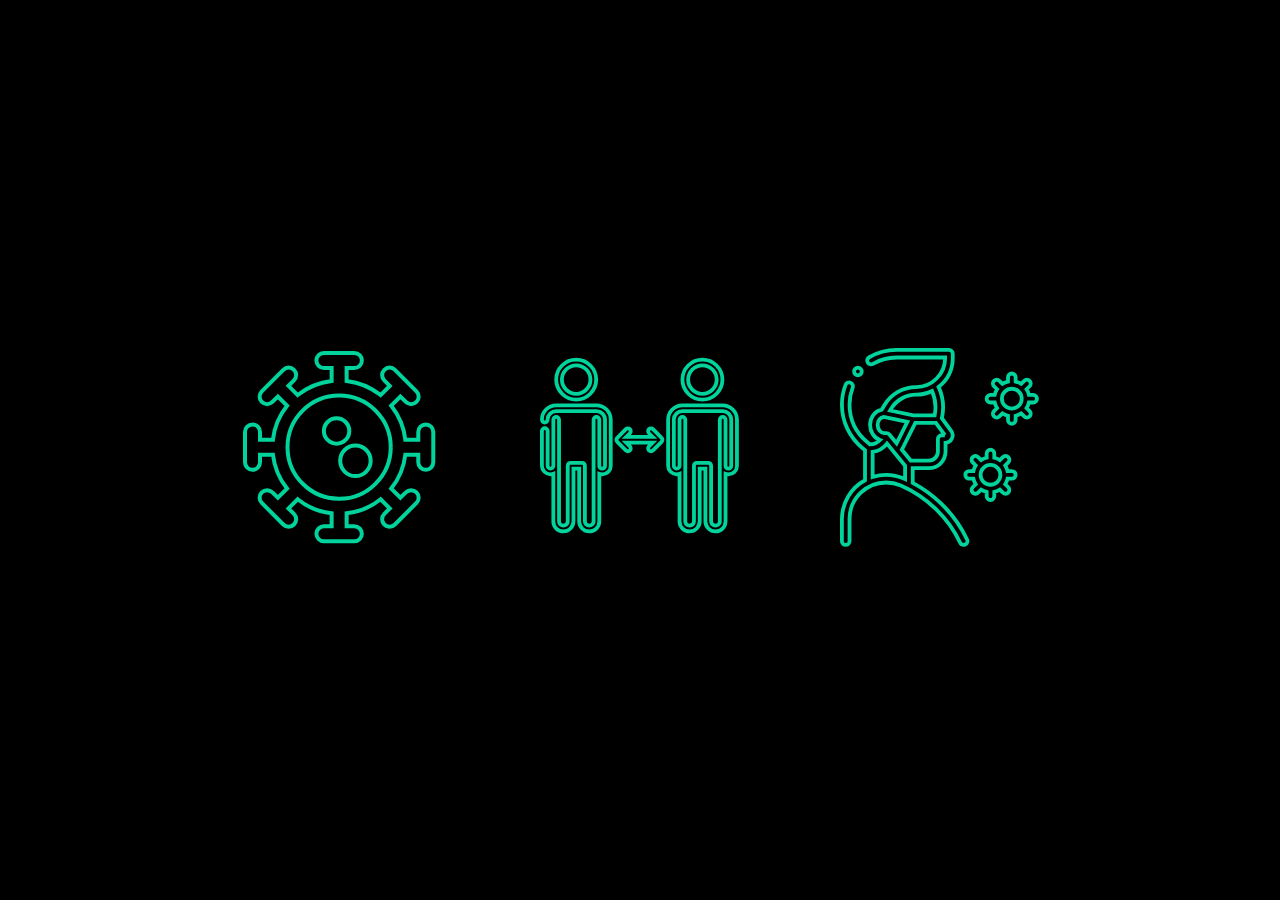
==== commit 36381026: "new svg with 4 paths instead of 1" ====
--- a/icon.html
+++ b/icon.html
@@ -81,6 +81,8 @@
             <svg id="Capa_1" enable-background="new 0 0 512.002 512.002" viewBox="-5 -5 525 525" xmlns="http://www.w3.org/2000/svg"><g id="XMLID_864_"><g id="XMLID_188_"><g id="XMLID_660_"><path id="XMLID_700_" d="m260.01 402.789c-22.304-21.445-47.167-39.476-74.135-53.84v-38.526h42.642c23.986 0 43.5-19.514 43.5-43.5v-22.949c7.028-.362 13.282-4.407 16.49-10.74 3.364-6.641 2.718-14.493-1.686-20.494l-24.483-33.372.873-4.465c5.133-26.275 1.779-53.573-9.422-77.763 22.619-17.65 37.192-45.156 37.192-76.004v-11.136c0-5.523-4.477-10-10-10h-137.665c-25.23 0-50.042 6.65-71.753 19.232-4.778 2.77-6.407 8.888-3.638 13.666 2.77 4.778 8.888 6.406 13.667 3.639 18.668-10.818 40.012-16.537 61.724-16.537h127.664v1.136c0 42.107-34.257 76.364-76.364 76.364-33.805 0-65.54 18.049-82.821 47.102l-7.125 11.98c-17.424 3.219-30.757 20.181-30.757 40.559 0 18.553 11.054 34.268 26.183 39.363-6.621 7.121-15.927 11.454-25.93 11.711l-6.371-5.128c-30.363-24.439-47.778-60.811-47.778-99.788 0-15.31 2.769-30.243 8.229-44.388 1.989-5.152-.576-10.941-5.728-12.931-5.151-1.986-10.941.576-12.93 5.728-6.351 16.451-9.57 33.809-9.57 51.591 0 45.063 20.133 87.113 55.237 115.368l5.429 4.37v79.098c-36.123 19.725-60.683 58.071-60.683 102.047v57.818c0 5.522 4.477 10 10 10s10-4.478 10-10v-57.818c0-53.035 43.147-96.182 96.182-96.182 13.313 0 26.253 2.699 38.458 8.023 67.949 29.641 124.742 84.402 155.817 150.245 1.707 3.615 5.301 5.733 9.05 5.733 1.43 0 2.882-.308 4.261-.959 4.995-2.357 7.132-8.316 4.775-13.312-16.655-35.288-39.713-67.231-68.534-94.941zm10.267-178.789h-8.26c-5.523 0-10 4.477-10 10v32.923c0 12.958-10.542 23.5-23.5 23.5h-47.903l-23.15-28.297 35.273-70.376h53.88zm-141.293-69.173c13.694-23.024 38.843-37.327 65.632-37.327 15.066 0 29.333-3.478 42.046-9.669 8.613 19.807 11.084 41.921 6.92 63.236l-.133.683h-55.861l-61.137-12.663zm-35.071 42.315c0-11.307 7.105-20.539 15.988-21.059l61.892 12.82-28.201 56.266-19.022-23.251c-1.899-2.321-4.74-3.668-7.74-3.668h-6.146c-9.248 0-16.771-9.469-16.771-21.108zm22.27 130.858c-12.376 0-24.304 1.953-35.499 5.554v-65.806c15.003-1.996 28.562-9.935 37.651-21.866l47.541 58.11v35.155c-1.08-.485-2.153-.982-3.238-1.456-14.744-6.43-30.373-9.691-46.455-9.691z"/><path id="XMLID_975_" d="m42.001 66.68c2.63 0 5.21-1.07 7.07-2.93s2.93-4.44 2.93-7.07-1.07-5.21-2.93-7.07c-1.86-1.859-4.44-2.93-7.07-2.93s-5.21 1.07-7.07 2.93-2.93 4.44-2.93 7.07 1.07 5.21 2.93 7.07c1.86 1.859 4.44 2.93 7.07 2.93z"/><path id="XMLID_978_" d="m502.001 118h-11.108c-1.177-5.285-3.264-10.228-6.091-14.66l7.867-7.867c3.905-3.905 3.906-10.236.001-14.143-3.904-3.903-10.236-3.904-14.142 0l-7.868 7.867c-4.432-2.826-9.374-4.914-14.659-6.09v-11.107c0-5.522-4.477-10-10-10s-10 4.478-10 10v11.108c-5.285 1.177-10.228 3.264-14.659 6.091l-7.868-7.867c-3.905-3.904-10.237-3.904-14.142 0-3.905 3.905-3.905 10.237 0 14.143l7.867 7.868c-2.826 4.431-4.914 9.374-6.09 14.659h-11.108c-5.523 0-10 4.478-10 10 0 5.523 4.477 10 10 10h11.108c1.177 5.285 3.264 10.227 6.09 14.659l-7.867 7.867c-3.905 3.905-3.905 10.237 0 14.143 1.953 1.952 4.512 2.929 7.071 2.929s5.119-.977 7.071-2.929l7.868-7.867c4.431 2.826 9.374 4.914 14.659 6.091v11.105c0 5.523 4.477 10 10 10s10-4.477 10-10v-11.108c5.285-1.177 10.228-3.264 14.659-6.09l7.868 7.867c1.953 1.952 4.512 2.929 7.071 2.929s5.119-.977 7.071-2.929c3.905-3.906 3.905-10.237-.001-14.143l-7.867-7.867c2.826-4.432 4.914-9.374 6.091-14.66h11.108c5.523 0 10-4.477 10-10 0-5.521-4.477-9.999-10-9.999zm-56 36c-14.336 0-26-11.663-26-26s11.664-26 26-26 26 11.663 26 26-11.664 26-26 26z"/><path id="XMLID_981_" d="m446.001 318h-11.108c-1.177-5.285-3.264-10.228-6.091-14.66l7.867-7.867c3.905-3.905 3.906-10.236.001-14.143-3.904-3.903-10.236-3.904-14.142 0l-7.868 7.867c-4.432-2.826-9.374-4.914-14.659-6.091v-11.106c0-5.522-4.477-10-10-10s-10 4.478-10 10v11.108c-5.285 1.177-10.228 3.264-14.659 6.091l-7.868-7.867c-3.905-3.904-10.237-3.904-14.142 0-3.905 3.905-3.905 10.237 0 14.143l7.867 7.867c-2.826 4.431-4.914 9.374-6.09 14.659h-11.108c-5.523 0-10 4.478-10 10s4.477 10 10 10h11.108c1.177 5.285 3.264 10.228 6.09 14.659l-7.867 7.867c-3.905 3.905-3.905 10.237 0 14.143 1.953 1.952 4.512 2.929 7.071 2.929s5.119-.977 7.071-2.929l7.868-7.867c4.431 2.826 9.374 4.914 14.659 6.091v11.106c0 5.522 4.477 10 10 10s10-4.478 10-10v-11.108c5.285-1.177 10.228-3.264 14.659-6.091l7.868 7.867c1.953 1.952 4.512 2.929 7.071 2.929s5.119-.977 7.071-2.929c3.905-3.906 3.905-10.237-.001-14.143l-7.867-7.867c2.826-4.432 4.914-9.374 6.091-14.66h11.108c5.523 0 10-4.478 10-10s-4.477-9.998-10-9.998zm-56 36c-14.336 0-26-11.663-26-26s11.664-26 26-26 26 11.663 26 26-11.664 26-26 26z"/></g></g></g></svg>
         </div>
     
+        
     </div>
+
 </body>
 </html>--- a/icon.css
+++ b/icon.css
@@ -25,11 +25,16 @@
 
 .container .icon path {
     fill: transparent;
-    stroke-width: 10;
     stroke: #00d39b;
 }
 
+
+.container .icon.mask path {
+    stroke-width: 10;
+}
+
 .container .icon.virus path {
+    stroke-width: 4;
     stroke-dasharray: 1500;
     stroke-dashoffset: 0;
 }
@@ -38,7 +43,7 @@
     animation: animate-virus 2s linear forwards
 }
 
-@keyframes animate-heart {
+@keyframes animate-virus {
     0%
     {
         stroke-dashoffset: 0;
@@ -57,4 +62,28 @@
         stroke-dashoffset: 3000;
         fill: #00d39b;
     }
-}+}
+
+
+.container .icon.distance path {
+    stroke-width: 10;
+    stroke-dasharray: 3000;
+    stroke-dashoffset: 0;
+}
+
+.container .icon.distance:hover path {
+    animation: animate-virus 4s linear forwards
+}
+
+
+.container .icon.mask path {
+    stroke-width: 10;
+    stroke-dasharray: 3000;
+    stroke-dashoffset: 0;
+}
+
+.container .icon.mask:hover path {
+    animation: animate-virus 3s linear forwards
+}
+
+
